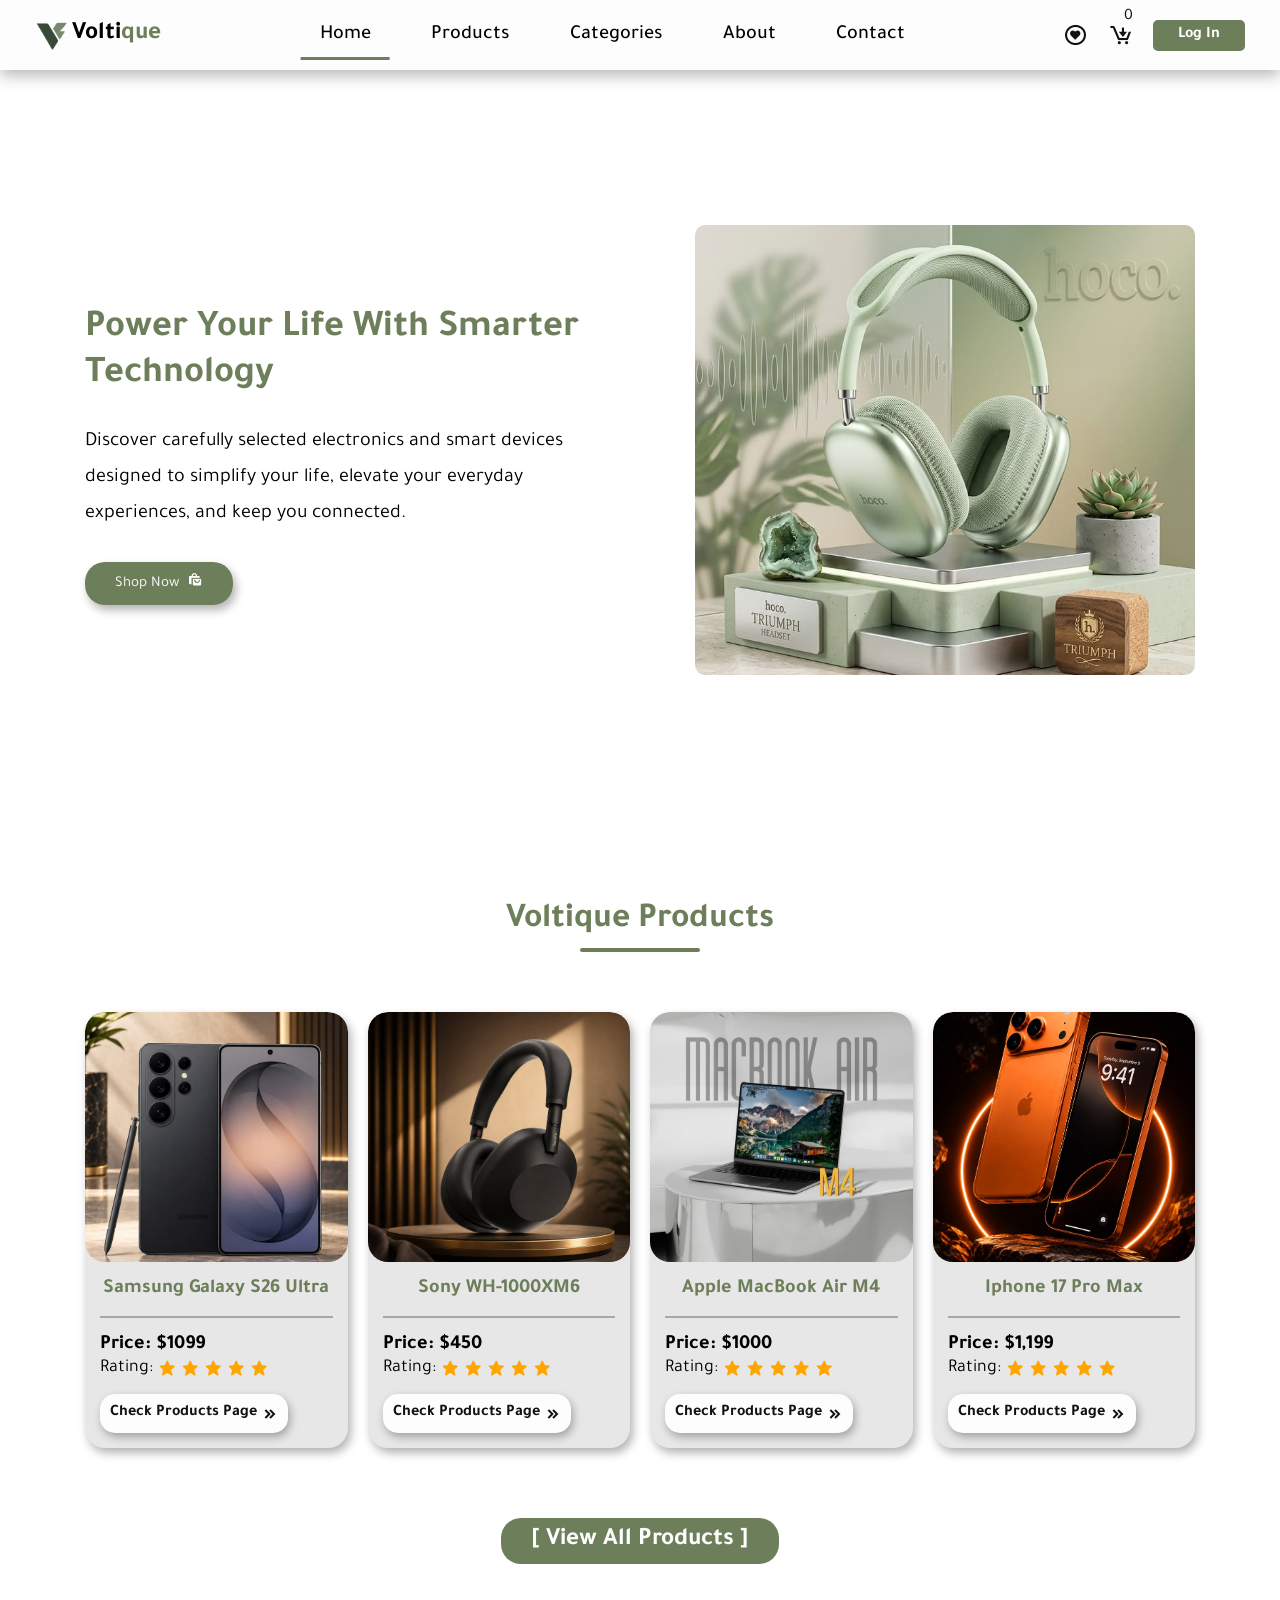
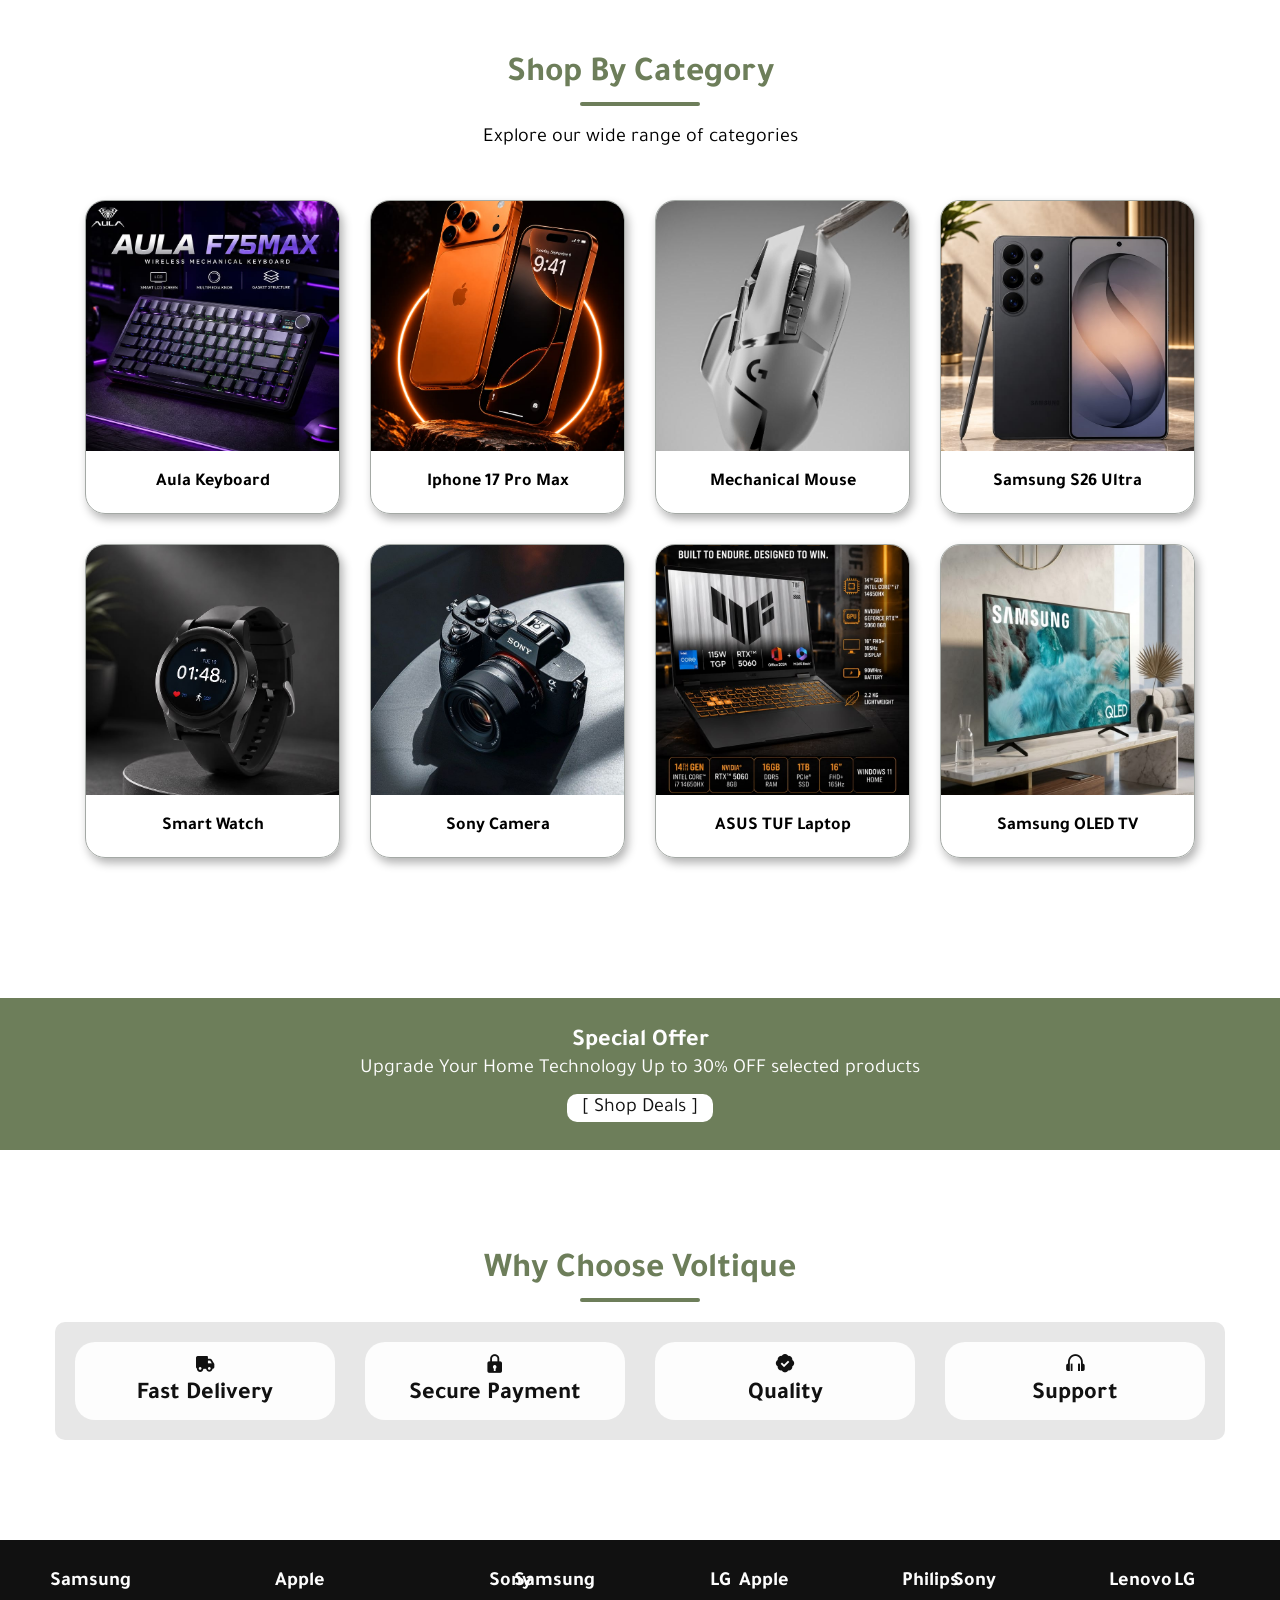
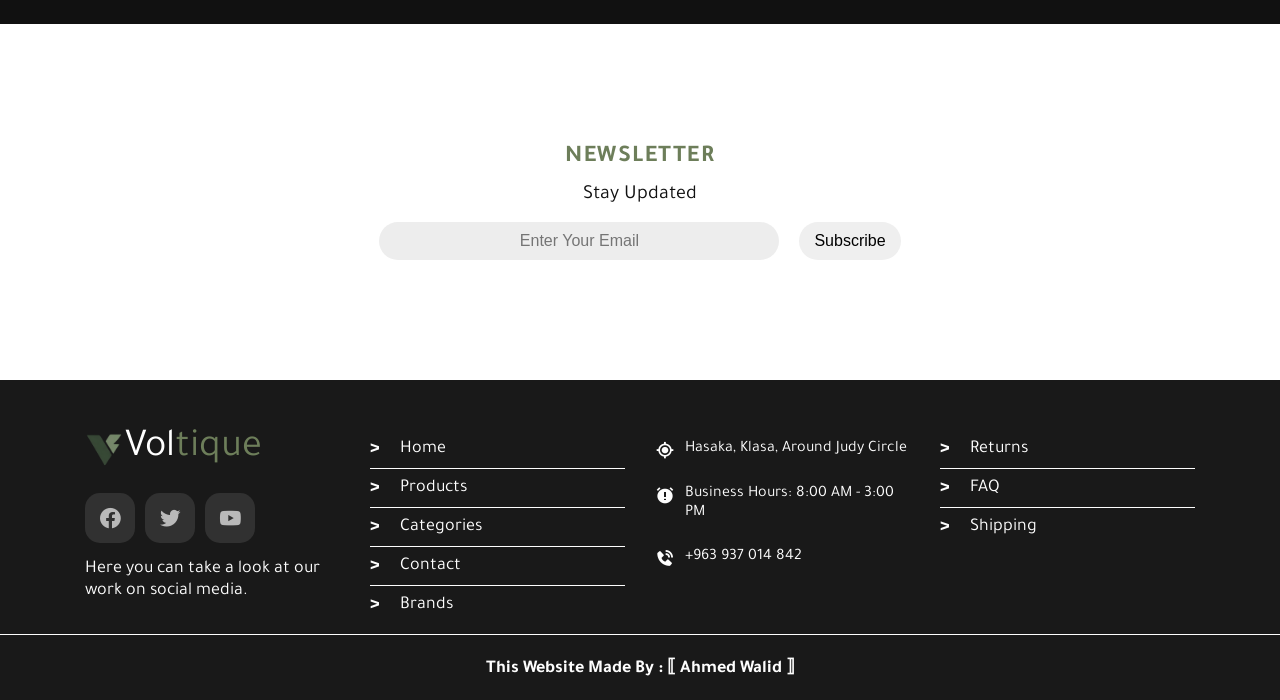
==== index.html @ 792c7e9b "working on about section" ====
<!doctype html>
<html lang="en">
  <head>
    <meta charset="UTF-8" />
    <meta name="viewport" content="width=device-width, initial-scale=1.0" />
    <!-- Css Main File  -->
    <link rel="stylesheet" href="css/style.css" />
    <!-- Google fonts  Tajawal link  -->
    <link rel="preconnect" href="https://fonts.googleapis.com" />
    <link rel="preconnect" href="https://fonts.gstatic.com" crossorigin />
    <link
      href="https://fonts.googleapis.com/css2?family=Tajawal:wght@200;300;400;500;700;800;900&display=swap"
      rel="stylesheet"
    />
    <!-- Box Icons link  -->
    <link
      href="https://unpkg.com/boxicons@2.1.4/css/boxicons.min.css"
      rel="stylesheet"
    />
    <title>Voltique</title>
  </head>
  <body>
    <nav class="nav">
      <div class="logo">
        <img src="imgs/Voltique-logo.png" alt="" />Volti<span>que</span>
      </div>
      <ul class="links">
        <li><a class="link" href="index.html">Home</a></li>
        <li><a class="link" href="pages/products.html">Products</a></li>
        <li><a class="link" href="pages/categories.html">Categories</a></li>
        <li><a class="link" href="pages/about.html">About</a></li>
        <li><a class="link" href="pages/contact.html">Contact</a></li>
      </ul>
      <div class="nav-icons">
        <a href="pages/wishlist.html" class="favorite-link">
          <i class="bx bx-heart-circle wishlist-icon"></i>
        </a>
        <a href="pages/cart.html" class="cart-wrapper">
          <i class="bx bx-cart-download cart-icon"></i>
          <span class="cart-count">0</span>
        </a>
        <i class="bx bx-menu menu-icon"></i>
        <a href="pages/login.html" class="log-in">Log In</a>
      </div>
    </nav>

    <section class="hero-section" id="home">
      <div class="container">
        <div class="hero-content reveal reveal-left">
          <h1>Power Your Life With Smarter Technology</h1>
          <p>
            Discover carefully selected electronics and smart devices designed
            to simplify your life, elevate your everyday experiences, and keep
            you connected.
          </p>
          <a href="pages/products.html"
            >Shop Now <i class="bx bxs-shopping-bags"></i
          ></a>
        </div>
        <div class="hero-img reveal reveal-right">
          <img src="imgs/hero-img.jpg" alt="hero-img" />
        </div>
      </div>
    </section>
    <section class="products" id="products">
      <h2 class="main-title">Voltique Products</h2>
      <div class="container">
        <div class="product-card">
          <div class="product-img">
            <img src="imgs/samsung.jfif" alt="Samsung Galaxy S26 Ultra" />
          </div>
          <div class="product-info">
            <h2>Samsung Galaxy S26 Ultra</h2>
            <span class="price">Price: $1099</span>
            <div class="rate">
              Rating:
              <i class="bx bxs-star"></i>
              <i class="bx bxs-star"></i>
              <i class="bx bxs-star"></i>
              <i class="bx bxs-star"></i>
              <i class="bx bxs-star"></i>
            </div>
            <div class="feature-product-link-div">
              <a class="feature-product-link" href="pages/products.html"
                >Check Products Page <i class="bx bxs-chevrons-right"></i
              ></a>
            </div>
          </div>
        </div>
        <div class="product-card">
          <div class="product-img">
            <img src="imgs/product 3.jfif" alt="Sony WH-1000XM6" />
          </div>
          <div class="product-info">
            <h2>Sony WH-1000XM6</h2>
            <span class="price">Price: $450</span>
            <div class="rate">
              Rating:
              <i class="bx bxs-star"></i>
              <i class="bx bxs-star"></i>
              <i class="bx bxs-star"></i>
              <i class="bx bxs-star"></i>
              <i class="bx bxs-star"></i>
            </div>
            <div class="feature-product-link-div">
              <a class="feature-product-link" href="pages/products.html"
                >Check Products Page <i class="bx bxs-chevrons-right"></i
              ></a>
            </div>
          </div>
        </div>
        <div class="product-card">
          <div class="product-img">
            <img
              src="imgs/Apple MacBook Air M4.jfif"
              alt="Apple MacBook Air M4"
            />
          </div>
          <div class="product-info">
            <h2>Apple MacBook Air M4</h2>
            <span class="price">Price: $1000</span>
            <div class="rate">
              Rating:
              <i class="bx bxs-star"></i>
              <i class="bx bxs-star"></i>
              <i class="bx bxs-star"></i>
              <i class="bx bxs-star"></i>
              <i class="bx bxs-star"></i>
            </div>
            <div class="feature-product-link-div">
              <a class="feature-product-link" href="pages/products.html"
                >Check Products Page <i class="bx bxs-chevrons-right"></i
              ></a>
            </div>
          </div>
        </div>
        <div class="product-card">
          <div class="product-img">
            <img src="imgs/iphone.jfif" alt="Iphone 17 Pro Max" />
          </div>
          <div class="product-info">
            <h2>Iphone 17 Pro Max</h2>
            <span class="price">Price: $1,199</span>
            <div class="rate">
              Rating:
              <i class="bx bxs-star"></i>
              <i class="bx bxs-star"></i>
              <i class="bx bxs-star"></i>
              <i class="bx bxs-star"></i>
              <i class="bx bxs-star"></i>
            </div>
            <div class="feature-product-link-div">
              <a class="feature-product-link" href="pages/products.html"
                >Check Products Page <i class="bx bxs-chevrons-right"></i
              ></a>
            </div>
          </div>
        </div>
      </div>
      <div class="all-products-link">
        <a href="pages/products.html">[ View All Products ]</a>
      </div>
    </section>
    <section class="categories" id="categories">
      <h2 class="main-title">Shop By Category</h2>
      <p class="main-paragraph">Explore our wide range of categories</p>
      <div class="container">
        <div class="card">
          <div class="card-img">
            <img src="imgs/keyboard.jfif" alt="keyboard" />
          </div>
          <div class="card-info">
            <h2>Aula Keyboard</h2>
          </div>
        </div>
        <div class="card">
          <div class="card-img">
            <img src="imgs/iphone.jfif" alt="Iphone 17 Pro Max" />
          </div>
          <div class="card-info">
            <h2>Iphone 17 Pro Max</h2>
          </div>
        </div>

        <div class="card">
          <div class="card-img">
            <img src="imgs/mouse.jfif" alt="Mouse" />
          </div>
          <div class="card-info">
            <h2>Mechanical Mouse</h2>
          </div>
        </div>
        <div class="card">
          <div class="card-img">
            <img src="imgs/samsung.jfif" alt="Samsung S26 Ultra" />
          </div>
          <div class="card-info">
            <h2>Samsung S26 Ultra</h2>
          </div>
        </div>
        <div class="card">
          <div class="card-img">
            <img src="imgs/smartWatch.jfif" alt="SmartWatch" />
          </div>
          <div class="card-info">
            <h2>Smart Watch</h2>
          </div>
        </div>
        <div class="card">
          <div class="card-img">
            <img src="imgs/camera.jfif" alt="Sony Camera" />
          </div>
          <div class="card-info">
            <h2>Sony Camera</h2>
          </div>
        </div>
        <div class="card">
          <div class="card-img">
            <img src="imgs/laptop.jfif" alt="Asus Tuf Laptop" />
          </div>
          <div class="card-info">
            <h2>ASUS TUF Laptop</h2>
          </div>
        </div>
        <div class="card">
          <div class="card-img">
            <img src="imgs/television.jfif" alt="Samsung TV" />
          </div>
          <div class="card-info">
            <h2>Samsung OLED TV</h2>
          </div>
        </div>
      </div>
    </section>
    <section class="special-offer">
      <h2>Special Offer</h2>
      <p>Upgrade Your Home Technology Up to 30% OFF selected products</p>
      <a href="pages/products.html">[ Shop Deals ]</a>
    </section>
    <section class="choose-us">
      <h2 class="main-title">Why Choose Voltique</h2>
      <div class="container">
        <div class="box">
          <i class="bx bxs-truck"></i>
          <h2>Fast Delivery</h2>
        </div>
        <div class="box">
          <i class="bx bxs-lock"></i>
          <h2>Secure Payment</h2>
        </div>
        <div class="box">
          <i class="bx bxs-badge-check"></i>
          <h2>Quality</h2>
        </div>
        <div class="box">
          <i class="bx bx-headphone"></i>
          <h2>Support</h2>
        </div>
      </div>
    </section>
    <section class="brands-slider">
      <div class="brands-track">
        <div class="brands-group">
          <div class="brand">Samsung</div>
          <div class="brand">Apple</div>
          <div class="brand">Sony</div>
          <div class="brand">LG</div>
          <div class="brand">Philips</div>
          <div class="brand">Lenovo</div>
        </div>

        <div class="brands-group">
          <div class="brand">Samsung</div>
          <div class="brand">Apple</div>
          <div class="brand">Sony</div>
          <div class="brand">LG</div>
          <div class="brand">Philips</div>
          <div class="brand">Lenovo</div>
        </div>
      </div>
    </section>
    <section class="contact">
      <div class="container">
        <h1>NEWSLETTER</h1>
        <p>Stay Updated</p>
        <div class="info-div">
          <input
            type="email"
            name="email-input"
            placeholder="Enter Your Email"
          />
          <button>Subscribe</button>
        </div>
      </div>
    </section>
    <footer class="footer" id="about">
      <div class="container">
        <div class="column">
          <div class="footer-logo">
            <img src="imgs/Voltique-logo.png" alt="" />Vol<span>tique</span>
          </div>
          <ul class="social">
            <li>
              <a href="" class="facebook">
                <i class="bx bxl-facebook-circle"></i>
              </a>
            </li>
            <li>
              <a href="" class="twitter">
                <i class="bx bxl-twitter"></i>
              </a>
            </li>
            <li>
              <a href="" class="youtube">
                <i class="bx bxl-youtube"></i>
              </a>
            </li>
          </ul>
          <p>Here you can take a look at our work on social media.</p>
        </div>
        <div class="column">
          <ul class="links">
            <li>
              <a href="index.html">Home</a>
            </li>
            <li>
              <a href="pages/products.html">Products</a>
            </li>
            <li>
              <a href="pages/categories.html">Categories</a>
            </li>
            <li>
              <a href="pages/contact.html">Contact</a>
            </li>
            <li>
              <a href="#">Brands</a>
            </li>
          </ul>
        </div>
        <div class="column">
          <div class="line">
            <i class="bx bx-current-location"></i>
            <div class="info">Hasaka, Klasa, Around Judy Circle</div>
          </div>
          <div class="line">
            <i class="bx bxs-alarm-exclamation"></i>
            <div class="info">Business Hours: 8:00 AM - 3:00 PM</div>
          </div>
          <div class="line">
            <i class="bx bxs-phone-call"></i>
            <div class="info">
              <span>+963 937 014 842</span>
            </div>
          </div>
        </div>
        <div class="column">
          <ul class="links">
            <li>
              <a href="#">Returns</a>
            </li>
            <li>
              <a href="#">FAQ</a>
            </li>
            <li>
              <a href="pages/cart.html">Shipping</a>
            </li>
          </ul>
        </div>
      </div>
      <div class="made-by">
        This Website Made By : &LeftDoubleBracket; Ahmed Walid
        &RightDoubleBracket;
      </div>
    </footer>
    <script src="js/main.js" defer></script>
    <script src="js/index.js"></script>
  </body>
</html>
---- css/style.css ----
:root {
  --white: #fdfdfd;
  --gray: #a4a9a5;
  --sage: #6d7e5a;
  --dark-green: #38472a;
  --black: #111111;
}

* {
  padding: 0;
  margin: 0;
  box-sizing: border-box;
}
html {
  scroll-behavior: smooth;
}

body {
  font-family: "Tajawal", sans-serif;
}
a {
  text-decoration: none;
}
li {
  list-style: none;
}

.container {
  width: 100%;
  max-width: 1170px;
  margin: 0 auto;
  padding: 0 30px;
}

.main-title {
  font-size: 35px;
  text-align: center;
  position: relative;
  margin-bottom: 30px;
  color: var(--sage);
}

.main-title::before {
  content: "";
  position: absolute;
  width: 120px;
  height: 4px;
  background-color: var(--sage);
  border-radius: 10px;
  bottom: -10px;
  left: 50%;
  transform: translateX(-50%);
}
.main-paragraph {
  font-size: 20px;
  text-align: center;
  margin-bottom: 50px;
}

@media (max-width: 768px) {
  .main-title {
    font-size: 25px;
  }
  .main-title::before {
    width: 100px;
    height: 3px;
  }
  .main-paragraph {
    font-size: 16px;
  }
}

.reveal {
  opacity: 0;
  transition:
    opacity 1s ease,
    transform 1s ease;
}
.reveal-left {
  transform: translateX(-50px);
}
.reveal-right {
  transform: translateX(50px);
}
.reveal-up {
  transform: translateY(40px);
}
.reveal-show {
  opacity: 1;
  transform: translate(0, 0);
}

/* Start Nav  */
.nav {
  position: fixed;
  top: 0;
  left: 0;
  display: flex;
  justify-content: space-between;
  align-items: center;
  width: 100%;
  box-shadow: 0 5px 15px rgba(0 0 0 / 0.3);
  background-color: rgba(253, 253, 253, 0.85);
  backdrop-filter: blur(15px);
  padding: 0 35px;
  z-index: 10000;
}
@media (max-width: 768px) {
  .nav {
    padding: 0 20px;
  }
}

.nav .logo {
  font-size: 25px;
  font-weight: 700;
  height: 70px;
  display: flex;
  justify-content: center;
  align-items: center;
}
.nav .logo span {
  color: var(--sage);
}
.nav .logo img {
  width: 35px;
  height: 35px;
  object-fit: cover;
  margin-right: 2px;
}
.nav .links {
  display: flex;
}
.nav .links .link {
  position: relative;
  display: flex;
  justify-content: center;
  align-items: center;
  height: 70px;
  font-size: 20px;
  font-weight: 500;
  color: black;
  padding: 0 30px;
  overflow: hidden;
}
@media (min-width: 769px) {
  .nav .links .link::before {
    content: "";
    position: absolute;
    width: 0;
    height: 3px;
    bottom: 10px;
    left: 50%;
    transform: translateX(-50%);
    background-color: #6d7e5a;
    transition: all 0.3s ease;
  }
  .nav .links .link:hover::before {
    width: 80%;
  }
  .nav .links .link.active::before {
    width: 80%;
  }
}

.nav .nav-icons {
  display: flex;
  justify-content: center;
  align-items: center;
  height: 70px;
  gap: 20px;
}
.nav-icons .log-in {
  display: flex;
  justify-content: center;
  align-items: center;
  font-size: 16px;
  font-weight: 600;
  padding: 6px 25px;
  background-color: var(--sage);
  border-radius: 5px;
  color: white;
  text-align: center;
  transition: 0.3s ease;
}
.nav-icons .log-in:hover {
  background-color: var(--dark-green);
}
.nav-icons i {
  font-size: 25px;
  color: var(--black);
  transition: all 0.3s;
  cursor: pointer;
}

.nav-icons i:hover {
  color: var(--sage);
}

.favorite-link {
  display: flex;
  justify-content: center;
  align-items: center;
}

.nav .nav-icons .cart-wrapper {
  display: flex;
  justify-content: center;
  align-items: center;
  position: relative;
}
.nav .nav-icons .cart-wrapper span {
  position: absolute;
  top: -15px;
  right: 0px;
  color: var(--black);
}
.nav-icons .menu-icon {
  display: none;
}
@media (max-width: 992px) {
  .nav .links .link {
    font-size: 16px;
    padding: 0px 15px;
  }
  .nav .logo {
    font-size: 22px;
  }
  .nav .logo img {
    width: 30px;
    height: 30px;
  }
  .nav-icons a i {
    font-size: 20px;
  }
  .nav-icons .log-in {
    font-size: 14px;
    padding: 5px 10px;
  }
}
@media (max-width: 768px) {
  .nav .logo {
    font-size: 25px;
  }
  .nav .logo img {
    width: 25px;
    height: 25px;
  }
  .nav .links {
    display: none;
  }
  .nav .links.open,
  .nav .links.closing {
    position: absolute;
    display: flex;
    flex-direction: column;
    width: 100%;
    top: 70px;
    left: 0;
    justify-content: center;
    align-items: center;
    background: rgba(109, 126, 90, 80%);
    border-bottom-left-radius: 20px;
    border-bottom-right-radius: 20px;
    overflow: hidden;
  }
  .nav .links.open {
    animation: nav-to-down 0.5s ease forwards;
  }
  .nav .links.closing {
    animation: nav-to-up 0.5s ease forwards;
    pointer-events: none;
  }
  @keyframes nav-to-down {
    from {
      top: 60px;
      opacity: 0;
    }
    to {
      top: 70px;
      opacity: 1;
    }
  }
  @keyframes nav-to-up {
    from {
      top: 70px;
      opacity: 1;
    }
    to {
      top: 60px;
      opacity: 0;
    }
  }
  .nav .links.open li,
  .nav .links.closing li {
    width: 100%;
    transition: 0.3s;
  }
  .nav .links.open .link,
  .nav .links.closing .link {
    font-size: 15px;
    color: white;
    font-weight: bold;
    height: 50px;
    padding: 0 10px;
  }
  .nav .links.open li:hover {
    background-color: var(--dark-green);
  }

  .nav .nav-icons {
    gap: 10px;
  }
  .nav .nav-icons .cart-wrapper span {
    top: -12px;
  }
  .nav-icons .log-in {
    font-size: 14px;
    padding: 6px 10px;
  }
  .nav-icons a i {
    font-size: 22px;
  }

  .nav-icons .menu-icon {
    display: inline;
    font-size: 22px;
  }
}

/* Small Mobile Screen  */
@media (max-width: 450px) {
  .nav {
    padding: 0 12px;
  }
  .nav .logo {
    font-size: 21px;
    white-space: nowrap;
  }
  .nav .logo img {
    width: 24px;
    height: 24px;
    transform: translateY(-3px);
  }
  .nav .nav-icons {
    gap: 8px;
  }
  .nav .nav-icons a i,
  .nav .nav-icons .menu-icon {
    font-size: 20px;
  }
  .nav .nav-icons .log-in {
    font-size: 12px;
    padding: 5px 7px;
    white-space: nowrap;
  }
}
@media (max-width: 320px) {
  .nav {
    padding: 0 8px;
  }
  .nav .logo {
    font-size: 18px;
  }
  .nav .logo img {
    width: 20px;
    height: 20px;
  }
  .nav .nav-icons {
    gap: 5px;
  }
  .nav .nav-icons a i,
  .nav .nav-icons .menu-icon {
    font-size: 18px;
  }
  .nav .nav-icons .log-in {
    font-size: 10px;
    padding: 4px;
  }
}

/* End Nav  */

/* Start hero section */
.hero-section {
  position: relative;
}
.hero-section .container {
  display: flex;
  justify-content: space-between;
  align-items: center;
  height: 100vh;
  gap: 20px;
}
.hero-section .hero-content {
  width: 100%;
  max-width: 500px;
}
.hero-content h1 {
  margin-bottom: 25px;
  color: var(--sage);
  font-size: 38px;
}
.hero-content p {
  margin-bottom: 40px;
  font-size: 20px;
  line-height: 1.8;
}
.hero-content a {
  padding: 14px 30px;
  font-size: 15px;
  border: none;
  border-radius: 20px;
  background-color: var(--sage);
  color: var(--white);
  box-shadow: 3px 5px 10px rgba(0 0 0 / 0.3);
  transition: all 0.3s ease;
}
.hero-content a:hover {
  background-color: var(--dark-green);
  box-shadow: 5px 8px 12px rgba(0 0 0 / 0.4);
}
.hero-content a i {
  margin-left: 5px;
}
.hero-section .hero-img {
  width: 100%;
  max-width: 500px;
  height: 450px;
  overflow: hidden;
  border-radius: 10px;
}
.hero-img img {
  width: 100%;
  height: 100%;
  object-fit: cover;
  display: block;
  transition: transform 0.3s;
}
.hero-img:hover img {
  transform: scale(1.02);
}
@media (max-width: 992px) {
  .hero-section .container {
    justify-content: center;
  }
  .hero-content h1 {
    font-size: 30px;
  }
  .hero-content p {
    font-size: 18px;
  }
  .hero-content button {
    font-size: 15px;
    padding: 12px 25px;
  }
  .hero-section .hero-img {
    max-width: 400px;
    height: 330px;
  }
}

@media (max-width: 768px) {
  .hero-section {
    margin-bottom: 50px;
  }
  .hero-section .container {
    flex-direction: column;
    height: auto;
    min-height: 100vh;
    padding-top: 100px;
    padding-bottom: 30px;
    gap: 40px;
  }
  .hero-content {
    text-align: center;
    order: 2;
  }
  .hero-section .hero-img {
    width: 100%;
    max-width: 400px;
    height: 370px;
  }
}
/* End hero section */

.products {
  position: relative;
  margin-bottom: 50px;
}
.products .container {
  display: grid;
  grid-template-columns: repeat(auto-fill, minmax(250px, 1fr));
  gap: 20px;
  margin-top: 70px;
  margin-bottom: 70px;
}
.products .product-card {
  border-radius: 20px;
  background-color: #e7e7e7;
  box-shadow: 3px 5px 10px rgba(0 0 0 / 0.3);
  transition:
    transform 0.3s ease,
    box-shadow 0.3s ease;
  overflow: hidden;
  cursor: pointer;
}
.products .product-card:hover {
  transform: translateY(-5px);
  box-shadow: 4px 7px 12px rgba(0 0 0 / 0.4);
}
.products .product-img {
  width: 100%;
  height: 250px;
  overflow: hidden;
  border-radius: 20px;
}
.products .product-img img {
  width: 100%;
  height: 100%;
  object-fit: cover;
  display: block;
}
@media (max-width: 768px) {
  .products .product-img {
    height: 500px;
  }
}
.products .product-info {
  padding: 15px;
  position: relative;
}
.product-info h2 {
  text-align: center;
  font-size: 20px;
  margin-bottom: 15px;
  padding-bottom: 15px;
  color: var(--sage);
  border-bottom: 2px solid var(--gray);
}

.product-info .price {
  font-size: 20px;
  font-weight: 700;
}
.product-info .rate {
  font-size: 18px;
  display: flex;
  align-items: center;
  gap: 5px;
}
.product-info .rate i {
  color: orange;
}
.product-card .feature-product-link-div {
  display: flex;
  justify-content: flex-start;
  align-items: center;
  margin-top: 15px;
}
.feature-product-link-div .feature-product-link {
  display: flex;
  justify-content: center;
  align-items: center;
  gap: 5px;
  padding: 10px;
  border-radius: 15px;
  background-color: var(--white);
  color: var(--black);
  font-size: 16px;
  font-weight: 600;
  box-shadow: 2px 4px 8px rgba(0 0 0 / 0.3);
  transition: 0.3s;
}
.feature-product-link:hover {
  background-color: var(--sage);
  color: white;
}
.feature-product-link:hover i {
  animation: arrow-move 1s linear infinite;
}
@keyframes arrow-move {
  0%,
  100% {
    transform: translateX(0);
  }
  50% {
    transform: translateX(5px);
  }
}

.products .all-products-link {
  display: flex;
  justify-content: center;
}
.products .all-products-link a {
  font-size: 25px;
  font-weight: bold;
  color: var(--white);
  background-color: var(--sage);
  padding: 8px 30px;
  border-radius: 20px;
  transition: 0.3s;
}
.products .all-products-link a:hover {
  background-color: var(--dark-green);
}
/* End Products  */

/* Start Categories */
.categories {
  position: relative;
  margin-bottom: 100px;
  padding: 40px 0;
}
.categories .container {
  display: grid;
  grid-template-columns: repeat(auto-fill, minmax(250px, 1fr));
  gap: 30px;
}
.categories .card {
  position: relative;
  border: 1px solid var(--gray);
  overflow: hidden;
  border-radius: 20px;
  transition: all 0.3s;
  box-shadow: 3px 5px 10px rgba(0 0 0 / 0.3);
  cursor: pointer;
}
.categories .card:hover {
  transform: translateY(-5px);
  box-shadow: 4px 7px 12px rgba(0 0 0 / 0.4);
}
.categories .card-img {
  position: relative;
  width: 100%;
  height: 250px;
  overflow: hidden;
}
.categories .card-img img {
  width: 100%;
  height: 100%;
  object-fit: cover;
  display: block;
  transition: transform 0.3s ease;
}
.categories .card:hover .card-img img {
  transform: scale(1.04);
}
.categories .card-info {
  text-align: center;
  padding: 20px;
  transition: 0.3s;
}
.categories .card-info h2 {
  font-size: 18px;
}
.categories .card:hover .card-info {
  background-color: var(--sage);
  color: var(--white);
}

/* End Categories */

/* Start Products  */
/* start special-offer  */
.special-offer {
  background-color: var(--sage);
  text-align: center;
  color: var(--white);
  padding: 30px 0;
  margin-bottom: 100px;
}
.special-offer h1 {
  margin-bottom: 15px;
}
.special-offer p {
  margin-bottom: 15px;
  font-size: 20px;
}
.special-offer a {
  font-size: 20px;
  color: var(--black);
  background-color: white;
  border-radius: 10px;
  padding: 4px 15px;
  transition: 0.3s;
}
.special-offer a:hover {
  background-color: var(--gray);
  color: var(--white);
}

/* End special-offer  */

/* start chose section  */
.choose-us {
  position: relative;
  margin-bottom: 100px;
}
.choose-us .container {
  display: grid;
  grid-template-columns: repeat(auto-fill, minmax(250px, 1fr));
  gap: 30px;
  background-color: #e7e7e7;
  padding: 20px;
  border-radius: 10px;
}
.choose-us .box {
  padding: 10px 0;
  text-align: center;
  background-color: var(--white);
  border-radius: 20px;
  color: var(--black);
  transition: all 0.3s ease;
  cursor: pointer;
}
.choose-us .box:hover {
  background-color: var(--sage);
  color: var(--white);
  transform: translateY(-5px);
}
.choose-us .box i {
  font-size: 22px;
}
/* end chose section  */

/* start brands section  */
.brands-slider {
  width: 100%;
  overflow: hidden;
  background-color: var(--black);
  padding: 20px 0;
  margin-bottom: 100px;
}

.brands-track {
  display: flex;
  width: max-content;
  animation: scrollBrands 20s linear infinite;
}

.brands-group {
  display: flex;
  gap: 30px;
}

.brands-slider .brand {
  color: var(--white);
  flex: 0 0 180px;

  display: flex;
  align-items: center;
  justify-content: center;

  padding: 10px 0;

  font-size: 20px;
  font-weight: 600;
  white-space: nowrap;

  cursor: pointer;
  border-radius: 20px;

  transition: 0.3s;
}

.brands-slider .brand:hover {
  background-color: var(--white);
  color: var(--black);
}

@keyframes scrollBrands {
  from {
    transform: translateX(0);
  }

  to {
    transform: translateX(-50%);
  }
}
/* end brands section  */

/* start contact */
.contact {
  position: relative;
  margin-bottom: 100px;
}
.contact .container {
  text-align: center;
  padding: 20px 0;
}
.contact h1 {
  color: var(--sage);
  letter-spacing: 1.5px;
  margin-bottom: 10px;
}
.contact p {
  color: var(--black);
  font-size: 20px;
  margin-bottom: 15px;
}
.contact .info-div {
  display: flex;
  justify-content: center;
  align-items: center;
  gap: 20px;
}
.contact input {
  width: 400px;
  padding: 10px;
  border: none;
  border-radius: 20px;
  text-align: center;
  font-size: 16px;
  background-color: #ededed;
  color: black;
  transition: 0.3s ease;
}
.contact input::placeholder {
  transition: 0.3s;
}
.contact input:focus {
  outline: none;
  width: 500px;
}
.contact input:focus::placeholder {
  opacity: 0;
}
.contact button {
  padding: 10px 15px;
  border: none;
  border-radius: 20px;
  font-size: 16px;
  cursor: pointer;
  transition: 0.3s;
}
.contact button:hover {
  background-color: var(--black);
  color: var(--white);
}
@media (max-width: 768px) {
  .contact .info-div {
    flex-direction: column;
  }
  .contact input {
    width: 200px;
  }
  .contact input:focus {
    width: 250px;
  }
}
/* end contact */

/* start footer */
.footer {
  position: relative;
  background-color: #191919;
  padding: 50px 0 0;
}
.footer .container {
  display: grid;
  grid-template-columns: repeat(auto-fill, minmax(250px, 1fr));
  gap: 30px;
  margin-bottom: 10px;
}
.footer .footer-logo {
  display: flex;
  justify-content: center;
  align-items: center;
  color: white;
  font-size: 40px;
  margin: -5px 0 20px;
}
.footer-logo img {
  width: 40px;
  height: 40px;
}
.footer .footer-logo span {
  color: var(--sage);
}
@media (min-width: 769px) {
  .footer .footer-logo {
    justify-content: flex-start;
  }
}
.footer .column p {
  color: var(--white);
  font-size: 18px;
}
.footer .social {
  display: flex;
  margin-bottom: 15px;
}
.footer .social li {
  margin-right: 10px;
}
.footer .social a {
  background-color: #313131;
  color: #b9b9b9;
  display: inline-flex;
  justify-content: center;
  align-items: center;
  width: 50px;
  height: 50px;
  font-size: 25px;
  border-radius: 15px;
  transition: 0.3s ease;
}
.footer .social .facebook:hover {
  background-color: #1877f2;
  color: var(--white);
}
.footer .social .twitter:hover {
  background-color: #1da1f2;
  color: var(--white);
}
.footer .social .youtube:hover {
  background-color: #ff0000;
  color: var(--white);
}

.footer .column .links li {
  padding: 8px 0;
  transition: 0.3s ease;
}
.footer .column .links li:not(:last-child) {
  border-bottom: 1px solid var(--white);
}
.footer .column .links li:hover {
  padding-left: 10px;
}
.footer .column .links li:hover a,
.footer .column .links li:hover a::before {
  color: var(--sage);
}
.footer .column .links li a {
  color: white;
  transition: 0.3s;
  position: relative;
  font-size: 18px;
}

.footer .column .links li a::before {
  content: ">";
  font-weight: 900;
  margin-right: 20px;
  color: var(--white);
  transition: 0.3s ease;
}

.footer .column .line {
  color: var(--white);
  display: flex;
  gap: 10px;
  margin: 10px 0 25px;
}
.footer .column .line i {
  font-size: 20px;
}
.footer .made-by {
  padding: 20px 0;
  border-top: 1px solid var(--white);
  text-align: center;
  color: var(--white);
  font-size: 18px;
  font-weight: 600;
}

@media (max-width: 768px) {
  .footer .column {
    text-align: center;
  }
  .footer .column .social {
    justify-content: center;
  }
  .footer .column .line {
    justify-content: center;
  }
}
/* end footer */
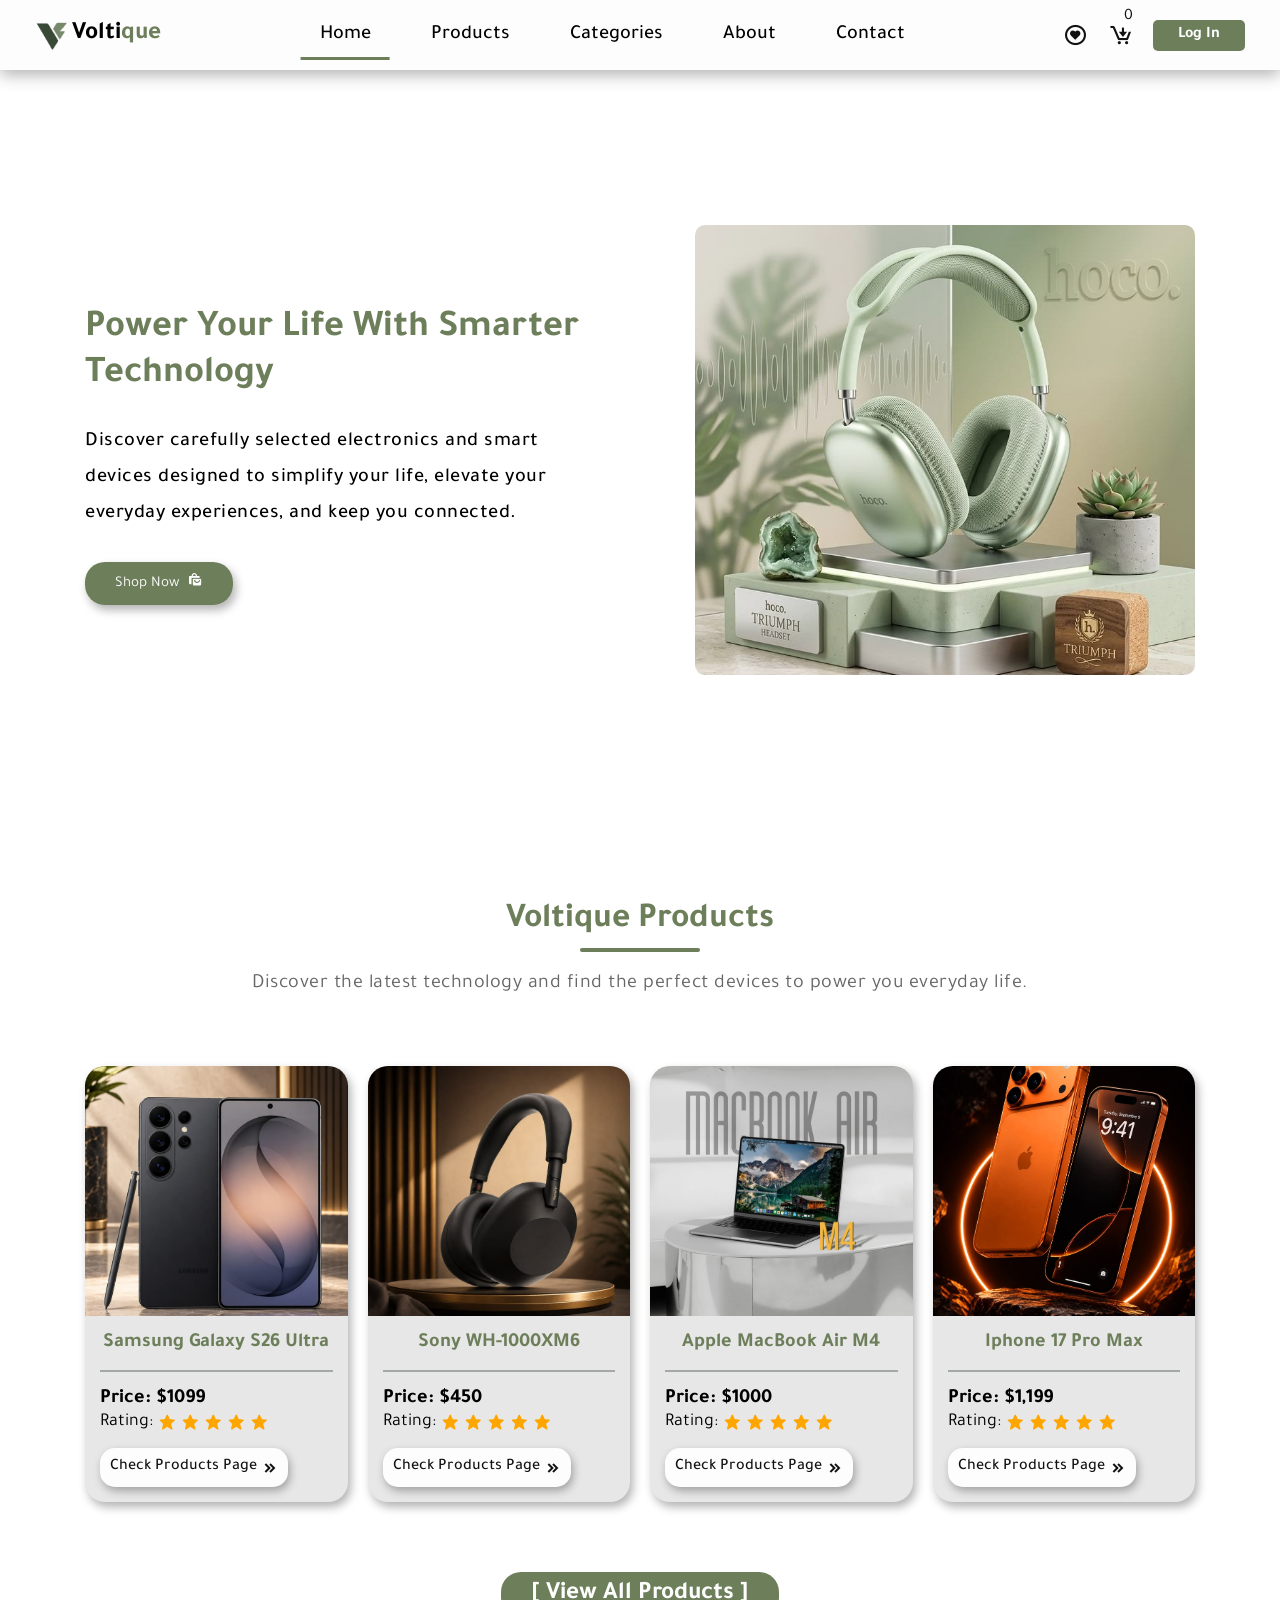
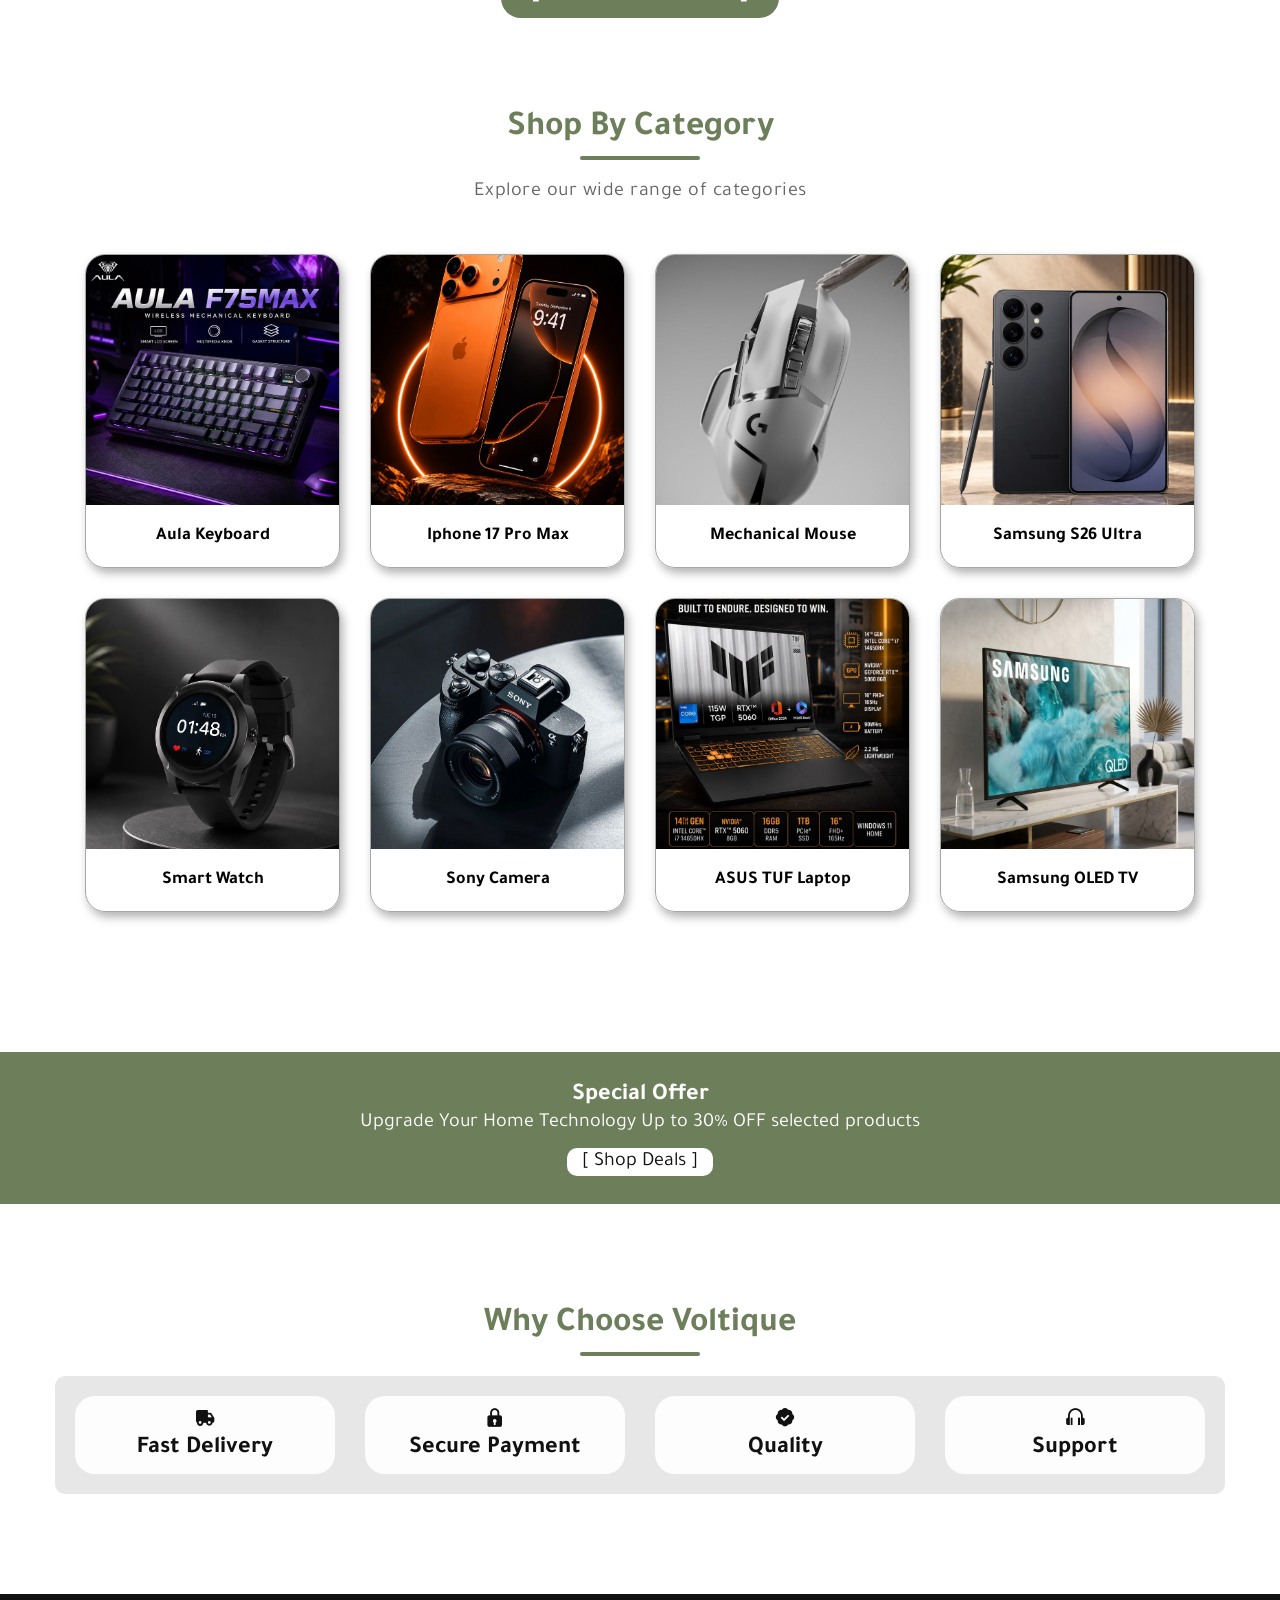
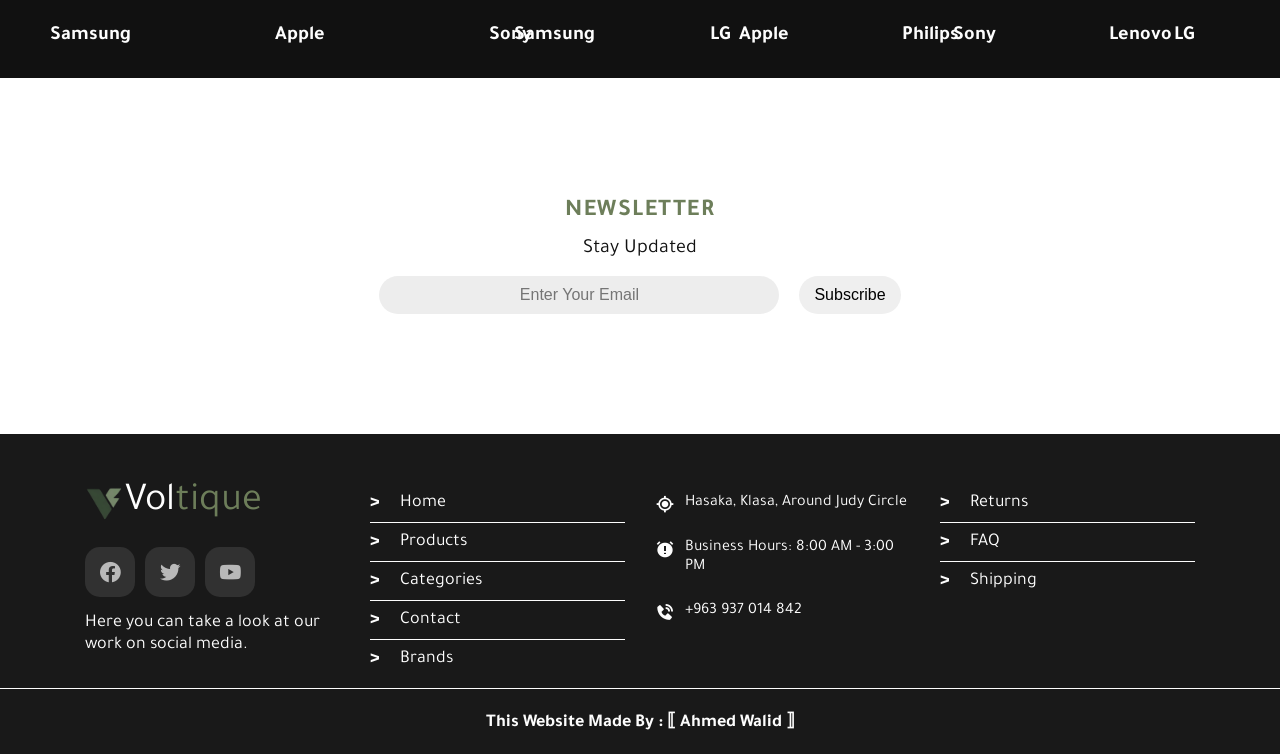
==== commit b0a9b20c: "start working on contact page" ====
--- a/index.html
+++ b/index.html
@@ -47,8 +47,8 @@
     <section class="hero-section" id="home">
       <div class="container">
         <div class="hero-content reveal reveal-left">
-          <h1>Power Your Life With Smarter Technology</h1>
-          <p>
+          <h1 class="hero-section-title">Power Your Life With Smarter Technology</h1>
+          <p class="hero-section-description">
             Discover carefully selected electronics and smart devices designed
             to simplify your life, elevate your everyday experiences, and keep
             you connected.
@@ -64,6 +64,7 @@
     </section>
     <section class="products" id="products">
       <h2 class="main-title">Voltique Products</h2>
+      <p class="main-paragraph">Discover the latest technology and find the perfect devices to power you everyday life.</p>
       <div class="container">
         <div class="product-card">
           <div class="product-img">
--- a/css/style.css
+++ b/css/style.css
@@ -55,6 +55,8 @@
   font-size: 20px;
   text-align: center;
   margin-bottom: 50px;
+  letter-spacing: 0.5px;
+  color: #666666;
 }
 
 @media (max-width: 768px) {
@@ -331,7 +333,7 @@
 /* Small Mobile Screen  */
 @media (max-width: 450px) {
   .nav {
-    padding: 0 12px;
+    padding: 0 15px;
   }
   .nav .logo {
     font-size: 21px;
@@ -396,15 +398,17 @@
   width: 100%;
   max-width: 500px;
 }
-.hero-content h1 {
+.hero-content .hero-section-title {
   margin-bottom: 25px;
   color: var(--sage);
   font-size: 38px;
 }
-.hero-content p {
+.hero-content .hero-section-description {
   margin-bottom: 40px;
   font-size: 20px;
   line-height: 1.8;
+  letter-spacing: 0.5px;
+  font-weight: 500;
 }
 .hero-content a {
   padding: 14px 30px;
@@ -513,7 +517,6 @@
   width: 100%;
   height: 250px;
   overflow: hidden;
-  border-radius: 20px;
 }
 .products .product-img img {
   width: 100%;
@@ -568,7 +571,7 @@
   background-color: var(--white);
   color: var(--black);
   font-size: 16px;
-  font-weight: 600;
+  font-weight: 500;
   box-shadow: 2px 4px 8px rgba(0 0 0 / 0.3);
   transition: 0.3s;
 }
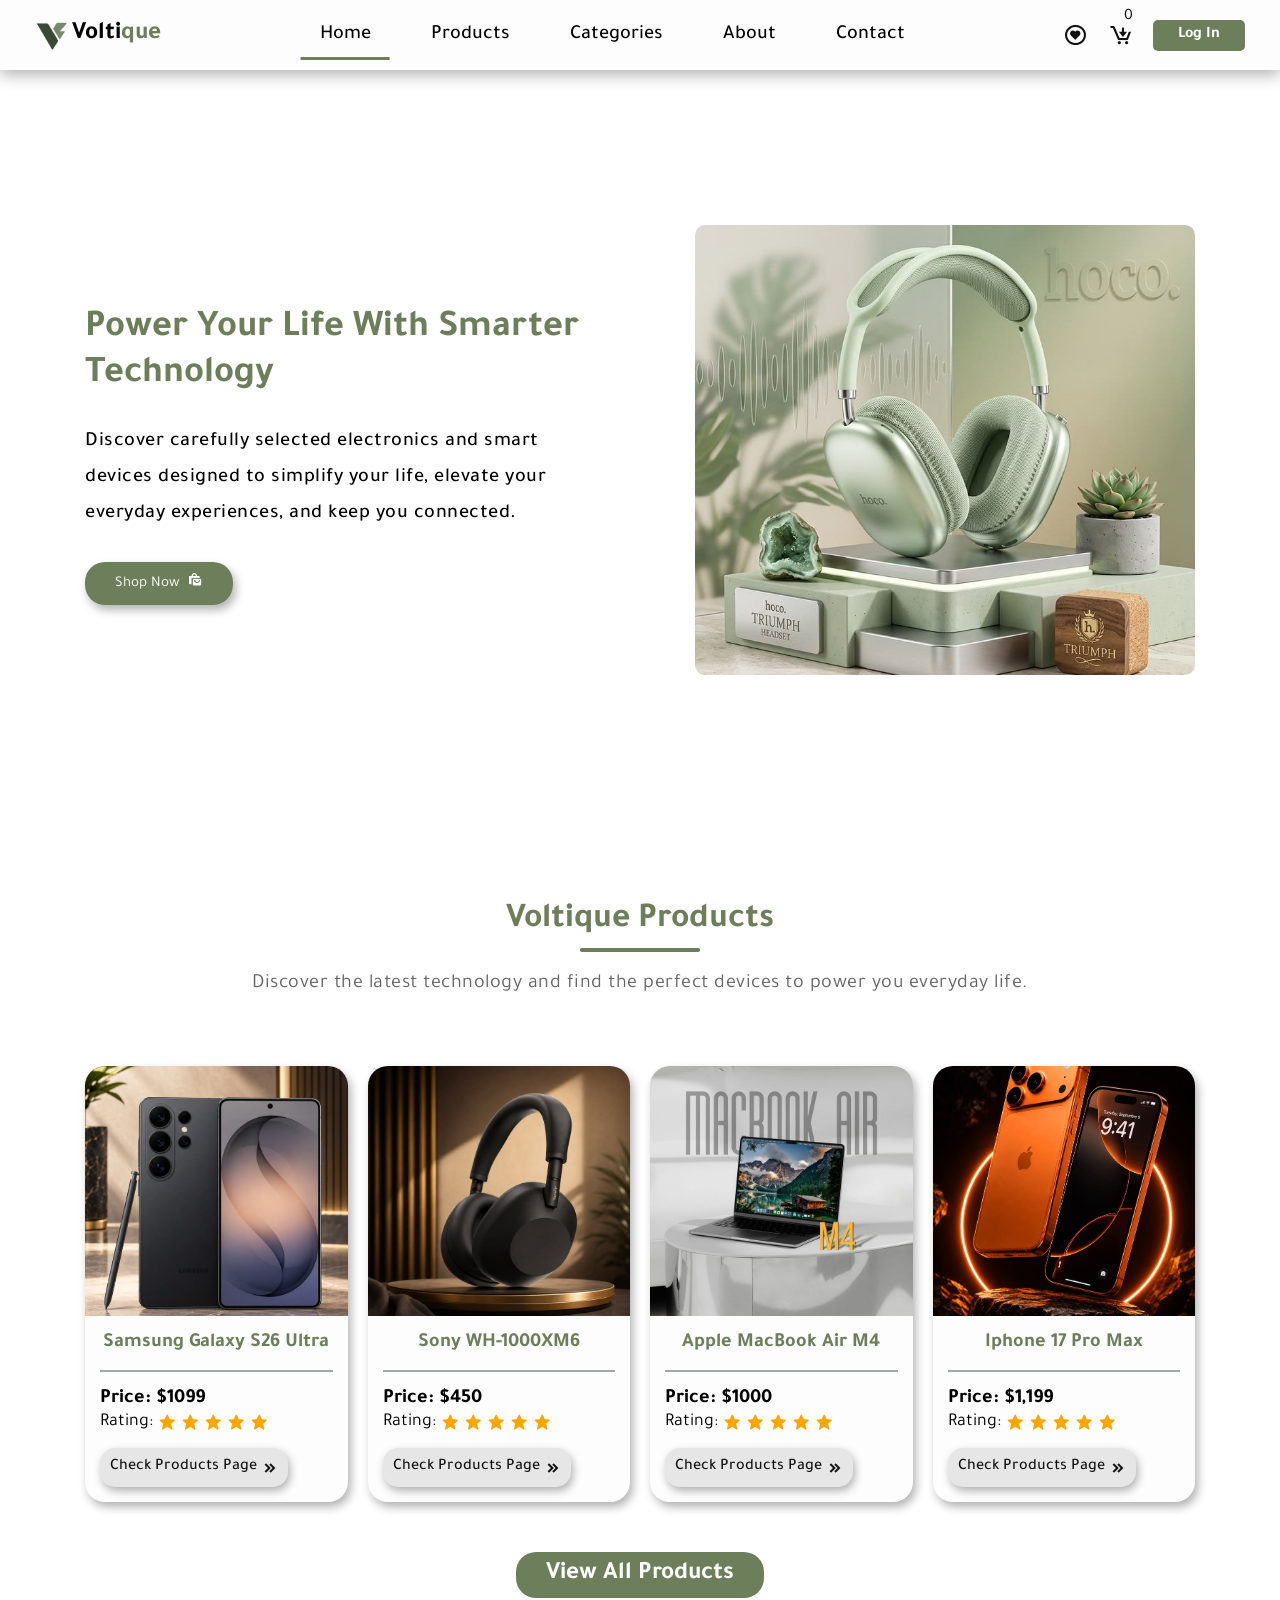
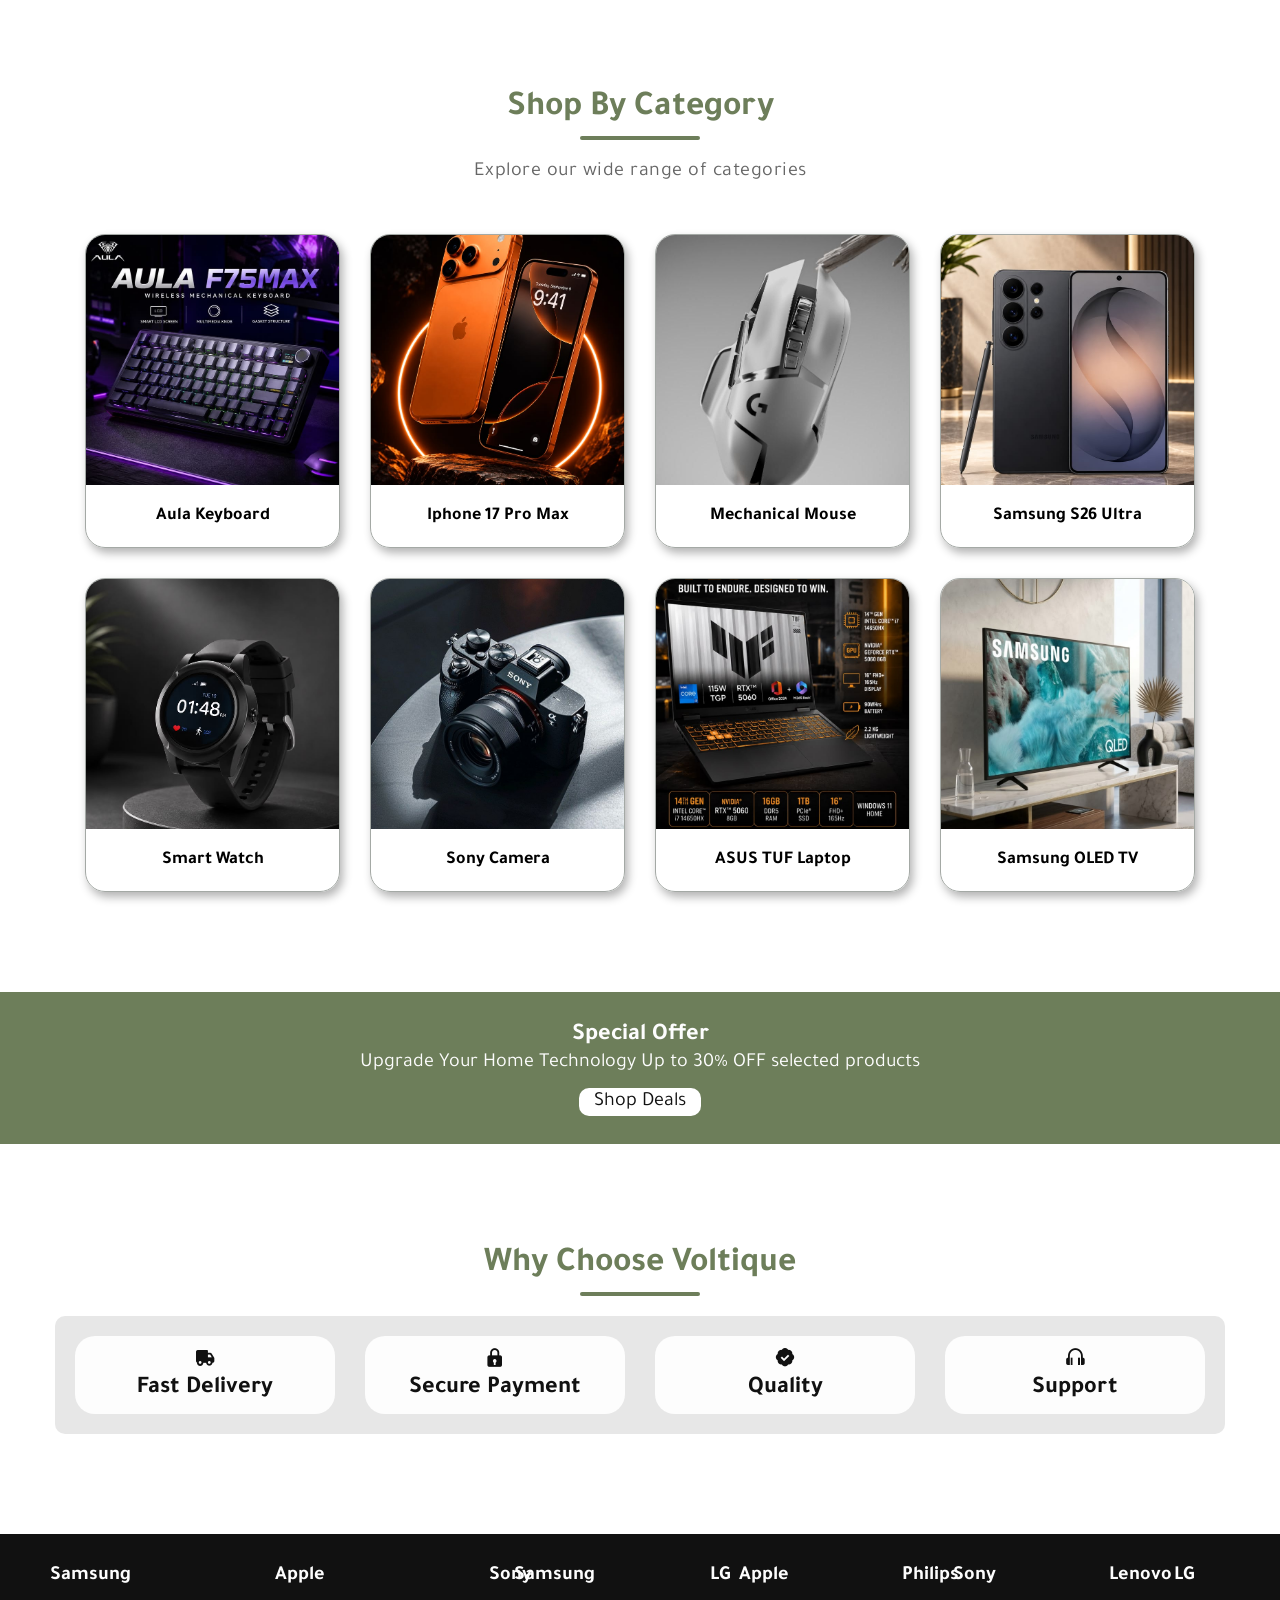
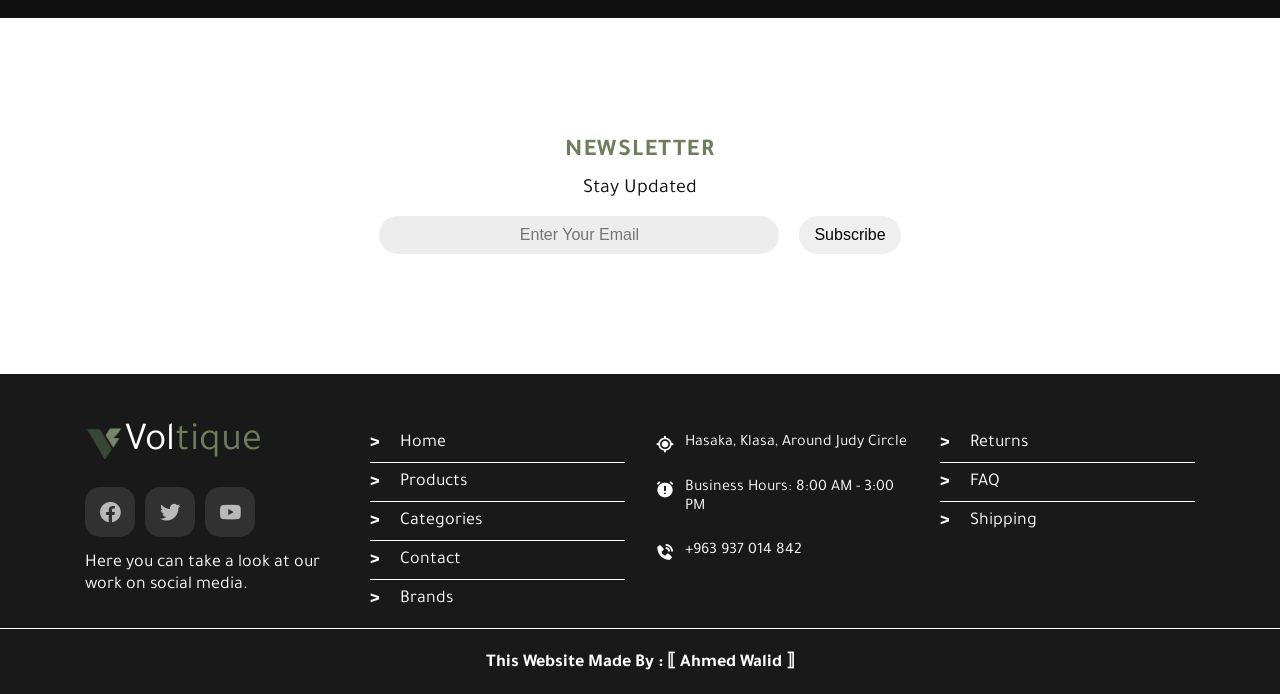
==== commit 84472197: "update website styling" ====
--- a/index.html
+++ b/index.html
@@ -159,7 +159,7 @@
         </div>
       </div>
       <div class="all-products-link">
-        <a href="pages/products.html">[ View All Products ]</a>
+        <a href="pages/products.html">View All Products</a>
       </div>
     </section>
     <section class="categories" id="categories">
@@ -236,7 +236,7 @@
     <section class="special-offer">
       <h2>Special Offer</h2>
       <p>Upgrade Your Home Technology Up to 30% OFF selected products</p>
-      <a href="pages/products.html">[ Shop Deals ]</a>
+      <a href="pages/products.html"> Shop Deals</a>
     </section>
     <section class="choose-us">
       <h2 class="main-title">Why Choose Voltique</h2>
@@ -374,6 +374,5 @@
       </div>
     </footer>
     <script src="js/main.js" defer></script>
-    <script src="js/index.js"></script>
   </body>
 </html>
--- a/css/style.css
+++ b/css/style.css
@@ -497,11 +497,11 @@
   grid-template-columns: repeat(auto-fill, minmax(250px, 1fr));
   gap: 20px;
   margin-top: 70px;
-  margin-bottom: 70px;
+  margin-bottom: 50px;
 }
 .products .product-card {
   border-radius: 20px;
-  background-color: #e7e7e7;
+  background-color: var(--white);
   box-shadow: 3px 5px 10px rgba(0 0 0 / 0.3);
   transition:
     transform 0.3s ease,
@@ -526,7 +526,7 @@
 }
 @media (max-width: 768px) {
   .products .product-img {
-    height: 500px;
+    height: 350px;
   }
 }
 .products .product-info {
@@ -568,7 +568,7 @@
   gap: 5px;
   padding: 10px;
   border-radius: 15px;
-  background-color: var(--white);
+  background-color:#e6e6e6;
   color: var(--black);
   font-size: 16px;
   font-weight: 500;
@@ -613,7 +613,7 @@
 /* Start Categories */
 .categories {
   position: relative;
-  margin-bottom: 100px;
+  margin-bottom: 60px;
   padding: 40px 0;
 }
 .categories .container {
@@ -640,6 +640,11 @@
   height: 250px;
   overflow: hidden;
 }
+@media(max-width:768px){
+  .categories .card-img{
+    height: 320px;
+  }
+}
 .categories .card-img img {
   width: 100%;
   height: 100%;
@@ -671,7 +676,7 @@
   background-color: var(--sage);
   text-align: center;
   color: var(--white);
-  padding: 30px 0;
+  padding: 30px 20px;
   margin-bottom: 100px;
 }
 .special-offer h1 {
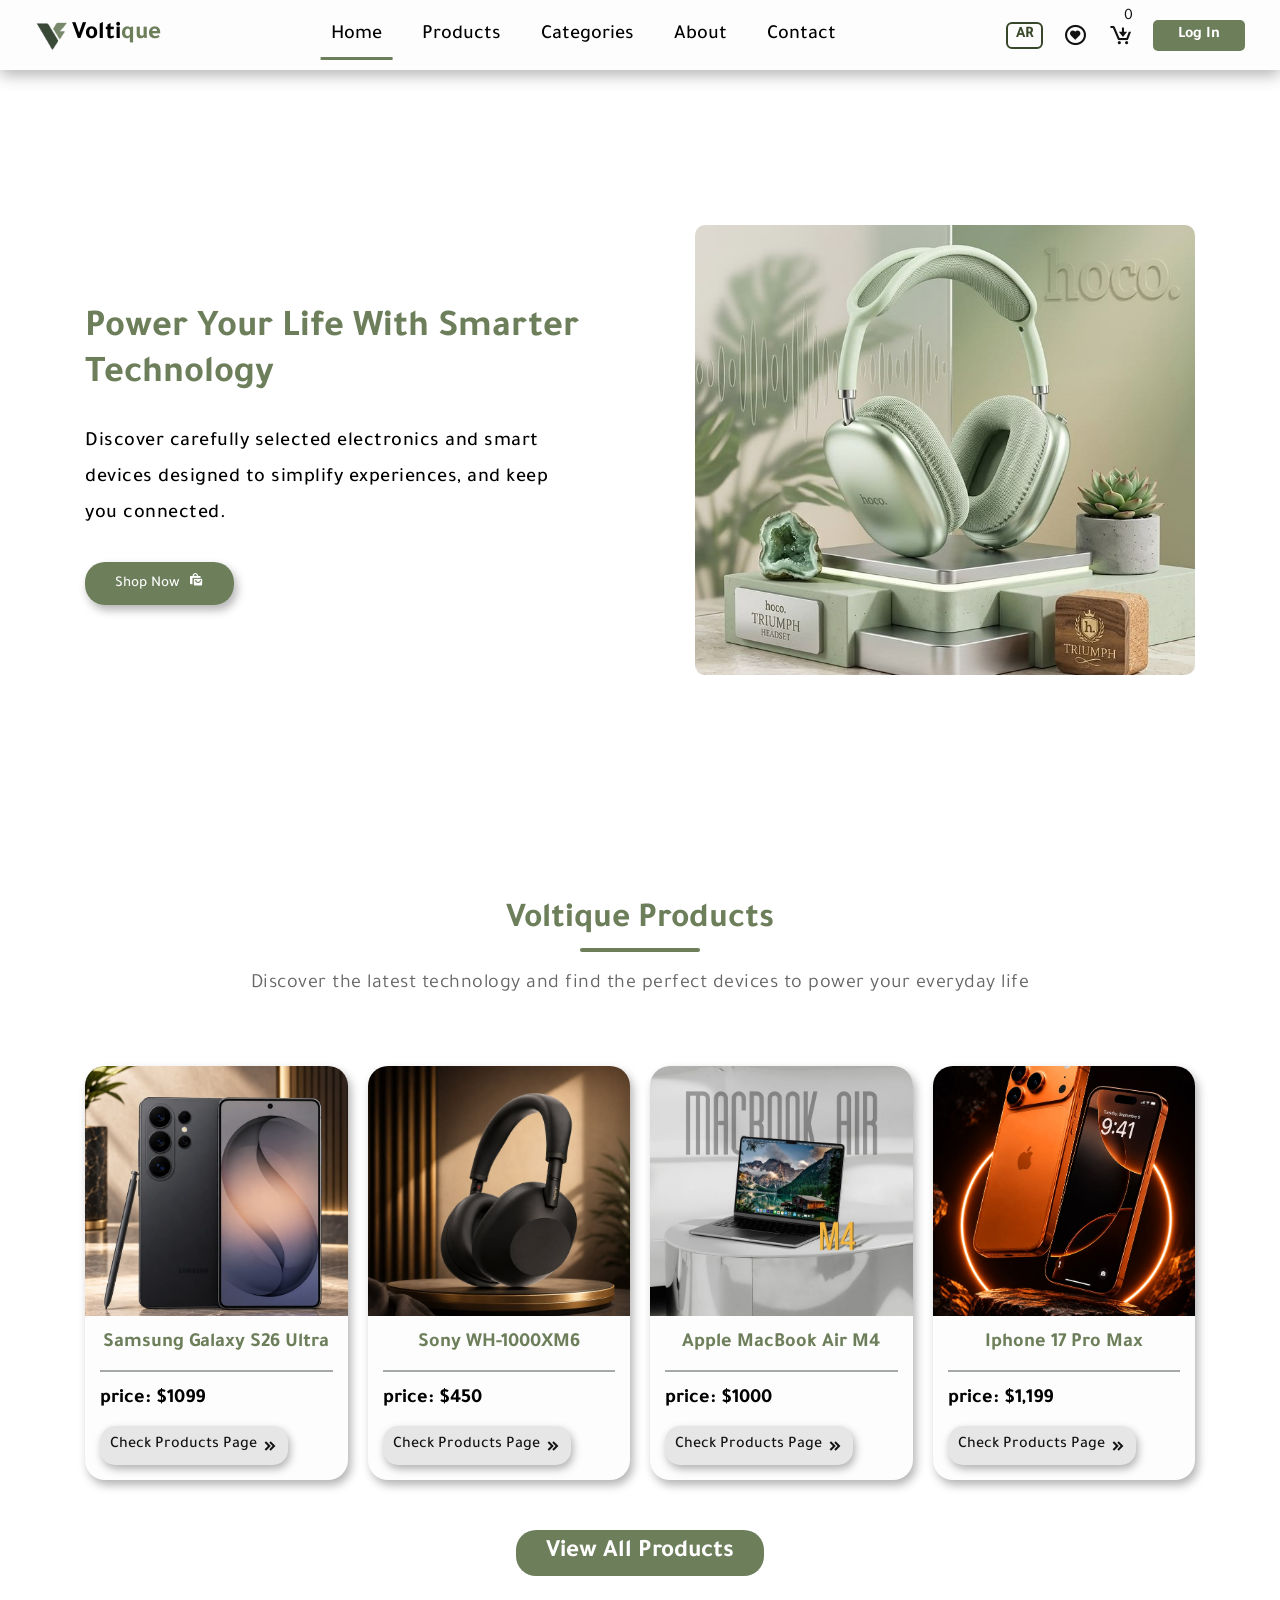
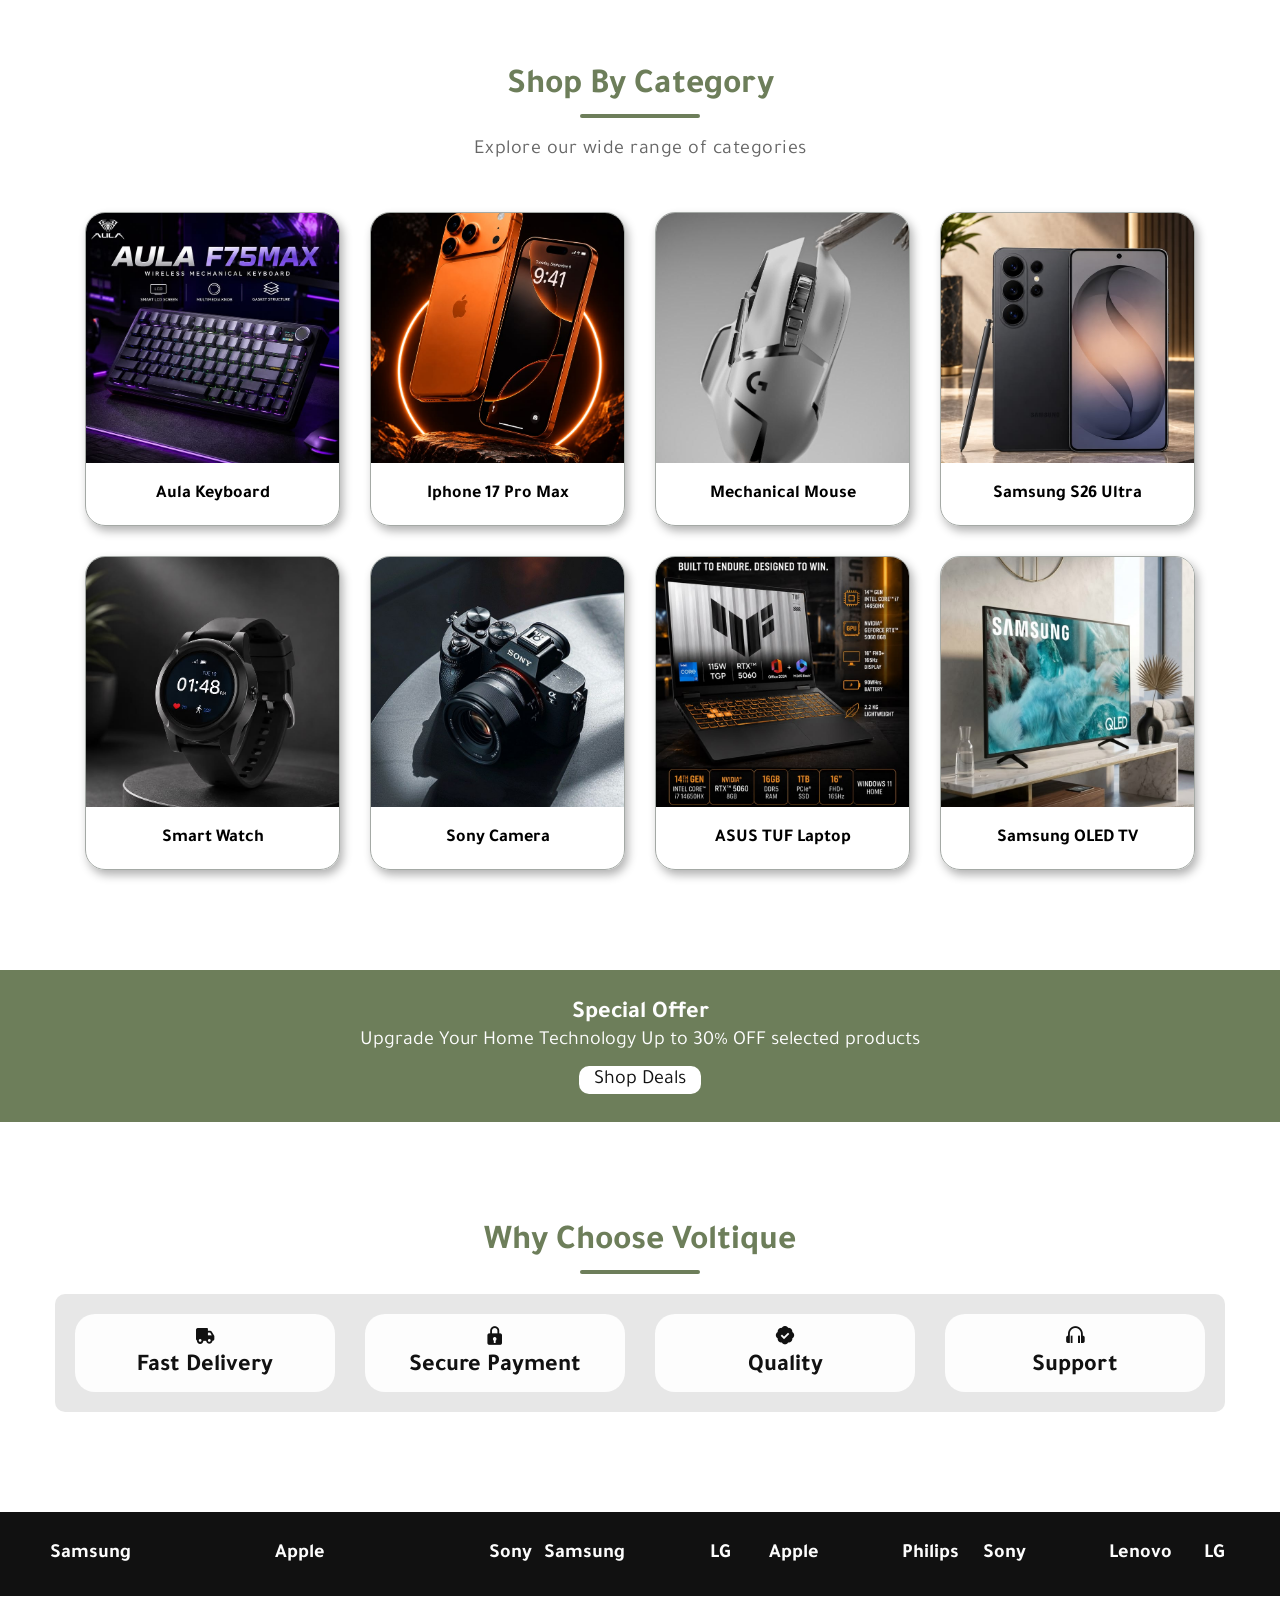
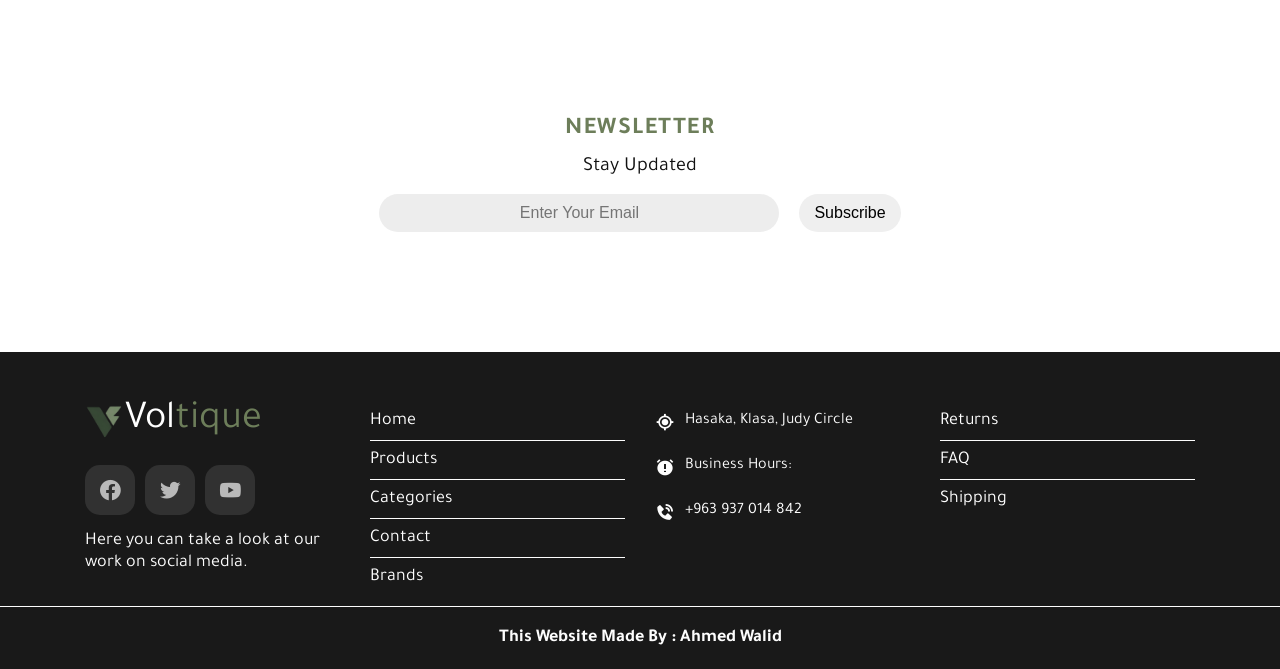
==== commit 7a0e2506: "working on translating the website" ====
--- a/index.html
+++ b/index.html
@@ -21,17 +21,34 @@
   </head>
   <body>
     <nav class="nav">
-      <div class="logo">
+      <div class="logo" dir="ltr">
         <img src="imgs/Voltique-logo.png" alt="" />Volti<span>que</span>
       </div>
       <ul class="links">
-        <li><a class="link" href="index.html">Home</a></li>
-        <li><a class="link" href="pages/products.html">Products</a></li>
-        <li><a class="link" href="pages/categories.html">Categories</a></li>
-        <li><a class="link" href="pages/about.html">About</a></li>
-        <li><a class="link" href="pages/contact.html">Contact</a></li>
+        <li><a class="link" href="index.html" data-i18n="home">Home</a></li>
+        <li>
+          <a class="link" href="pages/products.html" data-i18n="products"
+            >Products</a
+          >
+        </li>
+        <li>
+          <a class="link" href="pages/categories.html" data-i18n="categories"
+            >Categories</a
+          >
+        </li>
+        <li>
+          <a class="link" href="pages/about.html" data-i18n="about">About</a>
+        </li>
+        <li>
+          <a class="link" href="pages/contact.html" data-i18n="contact"
+            >Contact</a
+          >
+        </li>
       </ul>
       <div class="nav-icons">
+        <button type="button" class="language-toggle" id="language-toggle">
+          AR
+        </button>
         <a href="pages/wishlist.html" class="favorite-link">
           <i class="bx bx-heart-circle wishlist-icon"></i>
         </a>
@@ -40,21 +57,24 @@
           <span class="cart-count">0</span>
         </a>
         <i class="bx bx-menu menu-icon"></i>
-        <a href="pages/login.html" class="log-in">Log In</a>
+        <a href="pages/login.html" class="log-in" data-i18n="login">Log In</a>
       </div>
     </nav>
 
     <section class="hero-section" id="home">
       <div class="container">
         <div class="hero-content reveal reveal-left">
-          <h1 class="hero-section-title">Power Your Life With Smarter Technology</h1>
-          <p class="hero-section-description">
+          <h1 class="hero-section-title" data-i18n="heroTitle">
+            Power Your Life With Smarter Technology
+          </h1>
+          <p class="hero-section-description" data-i18n="heroDescription">
             Discover carefully selected electronics and smart devices designed
             to simplify your life, elevate your everyday experiences, and keep
             you connected.
           </p>
           <a href="pages/products.html"
-            >Shop Now <i class="bx bxs-shopping-bags"></i
+            ><span data-i18n="shopNow">Shop Now</span>
+            <i class="bx bxs-shopping-bags"></i
           ></a>
         </div>
         <div class="hero-img reveal reveal-right">
@@ -63,8 +83,13 @@
       </div>
     </section>
     <section class="products" id="products">
-      <h2 class="main-title">Voltique Products</h2>
-      <p class="main-paragraph">Discover the latest technology and find the perfect devices to power you everyday life.</p>
+      <h2 class="main-title" data-i18n="homeProductsTitle">
+        Voltique Products
+      </h2>
+      <p class="main-paragraph" data-i18n="homeProductsDescription">
+        Discover the latest technology and find the perfect devices to power you
+        everyday life.
+      </p>
       <div class="container">
         <div class="product-card">
           <div class="product-img">
@@ -72,18 +97,15 @@
           </div>
           <div class="product-info">
             <h2>Samsung Galaxy S26 Ultra</h2>
-            <span class="price">Price: $1099</span>
-            <div class="rate">
-              Rating:
-              <i class="bx bxs-star"></i>
-              <i class="bx bxs-star"></i>
-              <i class="bx bxs-star"></i>
-              <i class="bx bxs-star"></i>
-              <i class="bx bxs-star"></i>
-            </div>
+            <span class="price"
+              ><span data-i18n="priceLabel">price:</span> $1099</span
+            >
             <div class="feature-product-link-div">
               <a class="feature-product-link" href="pages/products.html"
-                >Check Products Page <i class="bx bxs-chevrons-right"></i
+                ><span data-i18n="homeCheckProductsPage"
+                  >Check Products Page</span
+                >
+                <i class="bx bxs-chevrons-right"></i
               ></a>
             </div>
           </div>
@@ -94,18 +116,15 @@
           </div>
           <div class="product-info">
             <h2>Sony WH-1000XM6</h2>
-            <span class="price">Price: $450</span>
-            <div class="rate">
-              Rating:
-              <i class="bx bxs-star"></i>
-              <i class="bx bxs-star"></i>
-              <i class="bx bxs-star"></i>
-              <i class="bx bxs-star"></i>
-              <i class="bx bxs-star"></i>
-            </div>
+            <span class="price"
+              ><span data-i18n="priceLabel">price:</span> $450</span
+            >
             <div class="feature-product-link-div">
               <a class="feature-product-link" href="pages/products.html"
-                >Check Products Page <i class="bx bxs-chevrons-right"></i
+                ><span data-i18n="homeCheckProductsPage"
+                  >Check Products Page</span
+                >
+                <i class="bx bxs-chevrons-right"></i
               ></a>
             </div>
           </div>
@@ -119,18 +138,15 @@
           </div>
           <div class="product-info">
             <h2>Apple MacBook Air M4</h2>
-            <span class="price">Price: $1000</span>
-            <div class="rate">
-              Rating:
-              <i class="bx bxs-star"></i>
-              <i class="bx bxs-star"></i>
-              <i class="bx bxs-star"></i>
-              <i class="bx bxs-star"></i>
-              <i class="bx bxs-star"></i>
-            </div>
+            <span class="price"
+              ><span data-i18n="priceLabel">price:</span> $1000</span
+            >
             <div class="feature-product-link-div">
               <a class="feature-product-link" href="pages/products.html"
-                >Check Products Page <i class="bx bxs-chevrons-right"></i
+                ><span data-i18n="homeCheckProductsPage"
+                  >Check Products Page</span
+                >
+                <i class="bx bxs-chevrons-right"></i
               ></a>
             </div>
           </div>
@@ -141,30 +157,29 @@
           </div>
           <div class="product-info">
             <h2>Iphone 17 Pro Max</h2>
-            <span class="price">Price: $1,199</span>
-            <div class="rate">
-              Rating:
-              <i class="bx bxs-star"></i>
-              <i class="bx bxs-star"></i>
-              <i class="bx bxs-star"></i>
-              <i class="bx bxs-star"></i>
-              <i class="bx bxs-star"></i>
-            </div>
+            <span class="price"
+              ><span data-i18n="priceLabel">price:</span> $1,199</span
+            >
             <div class="feature-product-link-div">
               <a class="feature-product-link" href="pages/products.html"
-                >Check Products Page <i class="bx bxs-chevrons-right"></i
+                ><span data-i18n="homeCheckProductsPage"
+                  >Check Products Page</span
+                >
+                <i class="bx bxs-chevrons-right"></i
               ></a>
             </div>
           </div>
         </div>
       </div>
       <div class="all-products-link">
-        <a href="pages/products.html">View All Products</a>
+        <a href="pages/products.html" data-i18n="homeViewAllProducts"
+          >View All Products</a
+        >
       </div>
     </section>
     <section class="categories" id="categories">
-      <h2 class="main-title">Shop By Category</h2>
-      <p class="main-paragraph">Explore our wide range of categories</p>
+      <h2 class="main-title" data-i18n="homeCategoriesTitle">Shop By Category</h2>
+      <p class="main-paragraph" data-i18n="homeCategoriesDescription">Explore our wide range of categories</p>
       <div class="container">
         <div class="card">
           <div class="card-img">
@@ -234,28 +249,28 @@
       </div>
     </section>
     <section class="special-offer">
-      <h2>Special Offer</h2>
-      <p>Upgrade Your Home Technology Up to 30% OFF selected products</p>
-      <a href="pages/products.html"> Shop Deals</a>
+      <h2 data-i18n="homeSpecialOfferTitle">Special Offer</h2>
+      <p data-i18n="homeSpecialOfferDescription">Upgrade Your Home Technology Up to 30% OFF selected products</p>
+      <a href="pages/products.html" data-i18n="homeSpecialOfferLink">Shop Deals</a>
     </section>
     <section class="choose-us">
-      <h2 class="main-title">Why Choose Voltique</h2>
+      <h2 class="main-title" data-i18n="homeChooseUsTitle">Why Choose Voltique</h2>
       <div class="container">
         <div class="box">
           <i class="bx bxs-truck"></i>
-          <h2>Fast Delivery</h2>
+          <h2 data-i18n="homeChooseUsDelivery">Fast Delivery</h2>
         </div>
         <div class="box">
           <i class="bx bxs-lock"></i>
-          <h2>Secure Payment</h2>
+          <h2 data-i18n="homeChooseUsSecure">Secure Payment</h2>
         </div>
         <div class="box">
           <i class="bx bxs-badge-check"></i>
-          <h2>Quality</h2>
+          <h2 data-i18n="homeChooseUsQuality">Quality</h2>
         </div>
         <div class="box">
           <i class="bx bx-headphone"></i>
-          <h2>Support</h2>
+          <h2 data-i18n="homeChooseUsSupport">Support</h2>
         </div>
       </div>
     </section>
@@ -282,22 +297,22 @@
     </section>
     <section class="contact">
       <div class="container">
-        <h1>NEWSLETTER</h1>
-        <p>Stay Updated</p>
+        <h1 data-i18n="homeContactTitle">NEWSLETTER</h1>
+        <p data-i18n="homeContactDescription">Stay Updated</p>
         <div class="info-div">
           <input
             type="email"
             name="email-input"
             placeholder="Enter Your Email"
           />
-          <button>Subscribe</button>
+          <button data-i18n="homeContactBtn">Subscribe</button>
         </div>
       </div>
     </section>
     <footer class="footer" id="about">
       <div class="container">
         <div class="column">
-          <div class="footer-logo">
+          <div class="footer-logo" dir="ltr">
             <img src="imgs/Voltique-logo.png" alt="" />Vol<span>tique</span>
           </div>
           <ul class="social">
@@ -317,35 +332,35 @@
               </a>
             </li>
           </ul>
-          <p>Here you can take a look at our work on social media.</p>
+          <p data-i18n="homeContactFooterTitle">Here you can take a look at our work on social media.</p>
         </div>
         <div class="column">
           <ul class="links">
             <li>
-              <a href="index.html">Home</a>
-            </li>
-            <li>
-              <a href="pages/products.html">Products</a>
-            </li>
-            <li>
-              <a href="pages/categories.html">Categories</a>
-            </li>
-            <li>
-              <a href="pages/contact.html">Contact</a>
-            </li>
-            <li>
-              <a href="#">Brands</a>
+              <a href="index.html" data-i18n="home">Home</a>
+            </li>
+            <li>
+              <a href="pages/products.html" data-i18n="products">Products</a>
+            </li>
+            <li>
+              <a href="pages/categories.html" data-i18n="categories">Categories</a>
+            </li>
+            <li>
+              <a href="pages/contact.html" data-i18n="contact">Contact</a>
+            </li>
+            <li>
+              <a href="#" data-i18n="brandsSlider">Brands</a>
             </li>
           </ul>
         </div>
         <div class="column">
           <div class="line">
             <i class="bx bx-current-location"></i>
-            <div class="info">Hasaka, Klasa, Around Judy Circle</div>
+            <div class="info" data-i18n="homeFooterLocation">Hasaka, Klasa, Judy Circle</div>
           </div>
           <div class="line">
             <i class="bx bxs-alarm-exclamation"></i>
-            <div class="info">Business Hours: 8:00 AM - 3:00 PM</div>
+            <div class="info"data-i18n="homeFooterAlarm">Business Hours: 8:00 AM - 3:00 PM</div>
           </div>
           <div class="line">
             <i class="bx bxs-phone-call"></i>
@@ -357,22 +372,22 @@
         <div class="column">
           <ul class="links">
             <li>
-              <a href="#">Returns</a>
-            </li>
-            <li>
-              <a href="#">FAQ</a>
-            </li>
-            <li>
-              <a href="pages/cart.html">Shipping</a>
+              <a href="#" data-i18n="homeFooterReturns">Returns</a>
+            </li>
+            <li>
+              <a href="#" data-i18n="homeFooterFaq">FAQ</a>
+            </li>
+            <li>
+              <a href="pages/cart.html" data-i18n="homeFooterShipping">Shipping</a>
             </li>
           </ul>
         </div>
       </div>
-      <div class="made-by">
-        This Website Made By : &LeftDoubleBracket; Ahmed Walid
-        &RightDoubleBracket;
+      <div class="made-by" data-i18n="footerMadeBy">
+        This Website Made By : Ahmed Walid
       </div>
     </footer>
+    <script src="js/translations.js" defer></script>
     <script src="js/main.js" defer></script>
   </body>
 </html>
--- a/css/style.css
+++ b/css/style.css
@@ -120,6 +120,8 @@
   display: flex;
   justify-content: center;
   align-items: center;
+  direction: ltr;
+  unicode-bidi: isolate;
 }
 .nav .logo span {
   color: var(--sage);
@@ -142,7 +144,7 @@
   font-size: 20px;
   font-weight: 500;
   color: black;
-  padding: 0 30px;
+  padding: 0 20px;
   overflow: hidden;
 }
 @media (min-width: 769px) {
@@ -172,6 +174,22 @@
   height: 70px;
   gap: 20px;
 }
+.language-toggle {
+  border: 2px solid var(--dark-green);
+  background-color: transparent;
+  color: var(--dark-green);
+  padding: 2px 8px;
+  border-radius: 6px;
+  font-family: inherit;
+  font-size: 16px;
+  font-weight: 600;
+  cursor: pointer;
+  transition: 0.3s ease;
+}
+.language-toggle:hover {
+  background-color: var(--dark-green);
+  color: #fff;
+}
 .nav-icons .log-in {
   display: flex;
   justify-content: center;
@@ -231,6 +249,10 @@
   .nav .logo img {
     width: 30px;
     height: 30px;
+  }
+  .language-toggle {
+    font-size: 14px;
+    padding: 0px 6px;
   }
   .nav-icons a i {
     font-size: 20px;
@@ -424,6 +446,9 @@
   background-color: var(--dark-green);
   box-shadow: 5px 8px 12px rgba(0 0 0 / 0.4);
 }
+.hero-content a span {
+  font-weight: 500;
+}
 .hero-content a i {
   margin-left: 5px;
 }
@@ -546,15 +571,6 @@
   font-size: 20px;
   font-weight: 700;
 }
-.product-info .rate {
-  font-size: 18px;
-  display: flex;
-  align-items: center;
-  gap: 5px;
-}
-.product-info .rate i {
-  color: orange;
-}
 .product-card .feature-product-link-div {
   display: flex;
   justify-content: flex-start;
@@ -568,7 +584,7 @@
   gap: 5px;
   padding: 10px;
   border-radius: 15px;
-  background-color:#e6e6e6;
+  background-color: #e6e6e6;
   color: var(--black);
   font-size: 16px;
   font-weight: 500;
@@ -579,6 +595,9 @@
   background-color: var(--sage);
   color: white;
 }
+html[dir="rtl"] .feature-product-link i {
+  transform: rotate(180deg);
+}
 .feature-product-link:hover i {
   animation: arrow-move 1s linear infinite;
 }
@@ -589,6 +608,21 @@
   }
   50% {
     transform: translateX(5px);
+  }
+}
+
+/* RTL Animation */
+
+html[dir="rtl"] .feature-product-link:hover i {
+  animation: arrow-move-rtl 1s linear infinite;
+}
+@keyframes arrow-move-rtl {
+  0%,
+  100% {
+    transform: rotate(180deg) translateX(0);
+  }
+  50% {
+    transform: rotate(180deg) translateX(5px);
   }
 }
 
@@ -640,8 +674,8 @@
   height: 250px;
   overflow: hidden;
 }
-@media(max-width:768px){
-  .categories .card-img{
+@media (max-width: 768px) {
+  .categories .card-img {
     height: 320px;
   }
 }
@@ -745,6 +779,7 @@
 .brands-track {
   display: flex;
   width: max-content;
+  gap: 30px;
   animation: scrollBrands 20s linear infinite;
 }
 
@@ -784,7 +819,7 @@
   }
 
   to {
-    transform: translateX(-50%);
+    transform: translateX(calc(-50% - 15px));
   }
 }
 /* end brands section  */
@@ -874,11 +909,17 @@
 }
 .footer .footer-logo {
   display: flex;
-  justify-content: center;
+  justify-content: flex-start;
   align-items: center;
   color: white;
   font-size: 40px;
   margin: -5px 0 20px;
+  direction: ltr;
+  unicode-bidi: isolate;
+}
+
+html[dir="rtl"] .footer .footer-logo {
+  justify-content: flex-end;
 }
 .footer-logo img {
   width: 40px;
@@ -886,11 +927,6 @@
 }
 .footer .footer-logo span {
   color: var(--sage);
-}
-@media (min-width: 769px) {
-  .footer .footer-logo {
-    justify-content: flex-start;
-  }
 }
 .footer .column p {
   color: var(--white);
@@ -935,26 +971,15 @@
 .footer .column .links li:not(:last-child) {
   border-bottom: 1px solid var(--white);
 }
-.footer .column .links li:hover {
-  padding-left: 10px;
-}
-.footer .column .links li:hover a,
-.footer .column .links li:hover a::before {
-  color: var(--sage);
-}
 .footer .column .links li a {
   color: white;
   transition: 0.3s;
   position: relative;
   font-size: 18px;
 }
-
-.footer .column .links li a::before {
-  content: ">";
-  font-weight: 900;
-  margin-right: 20px;
-  color: var(--white);
-  transition: 0.3s ease;
+.footer .column .links li:hover a {
+  color: var(--sage);
+  padding-left: 15px;
 }
 
 .footer .column .line {
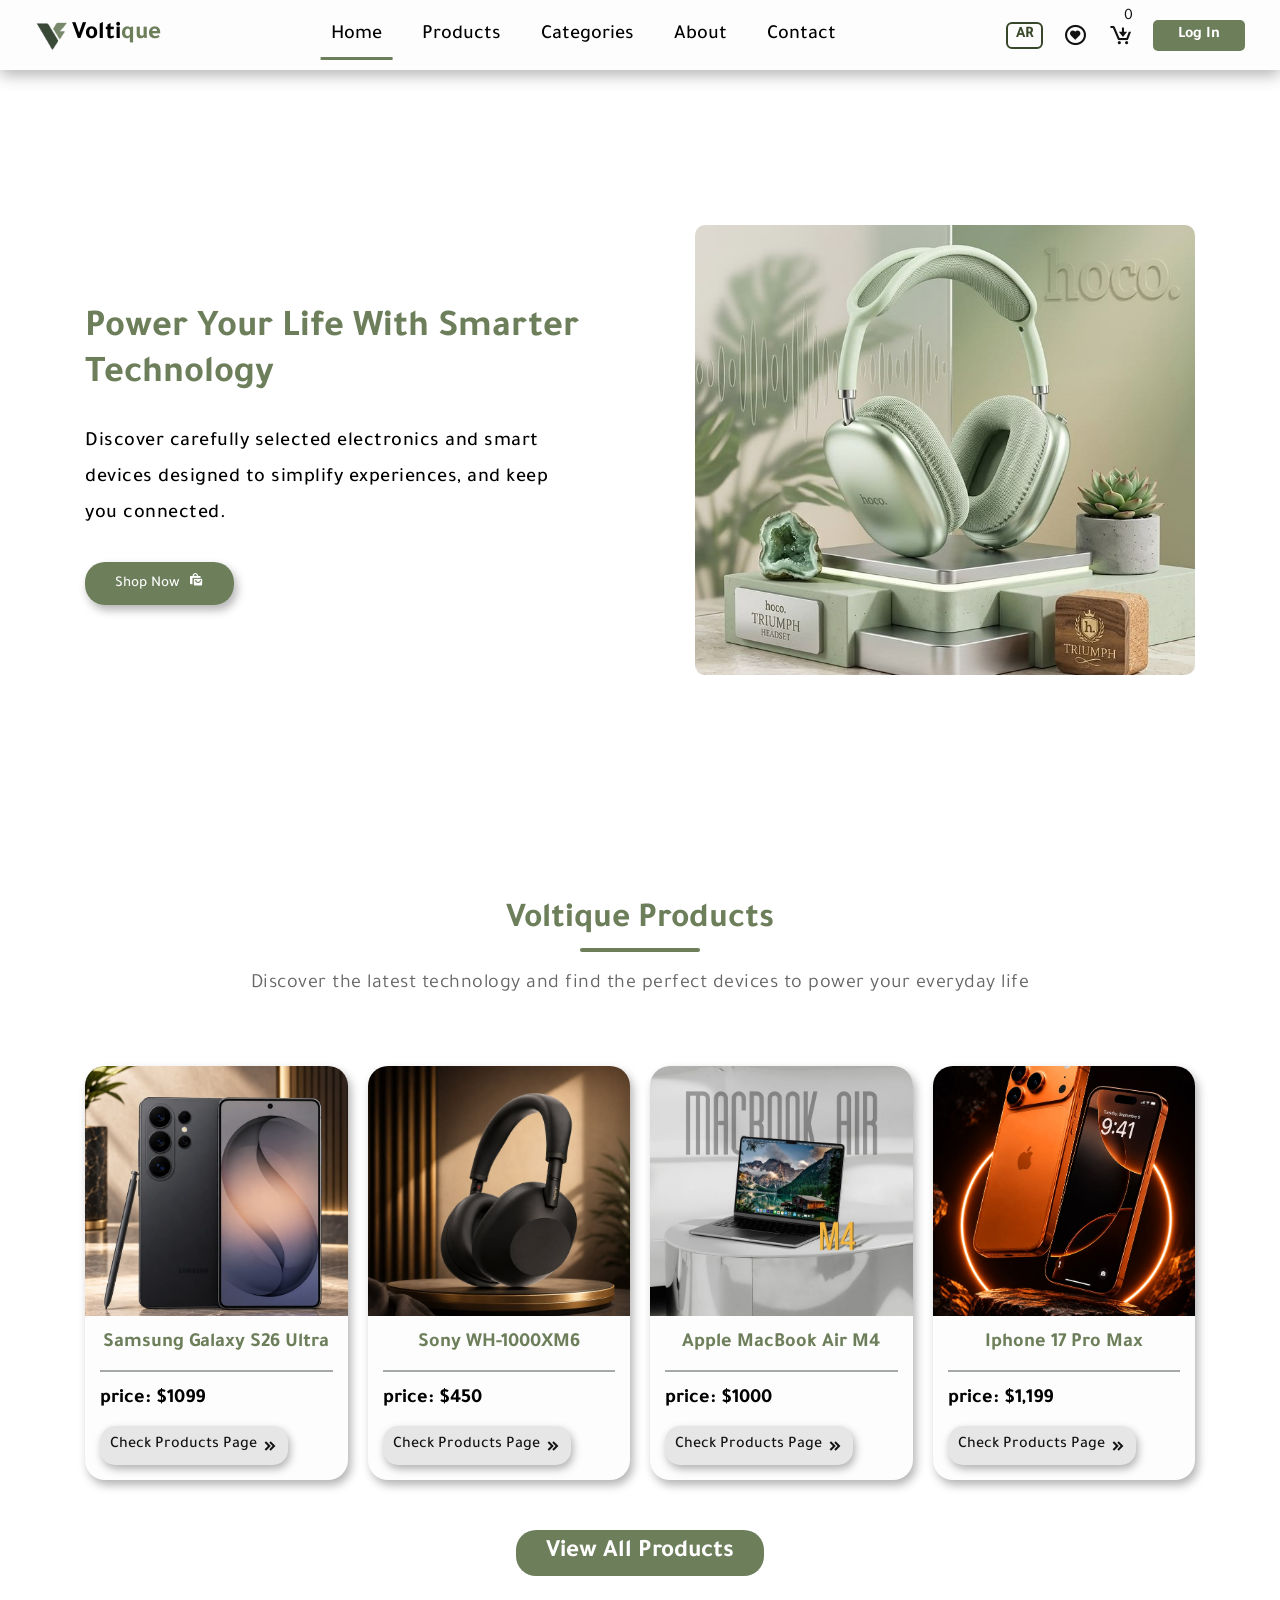
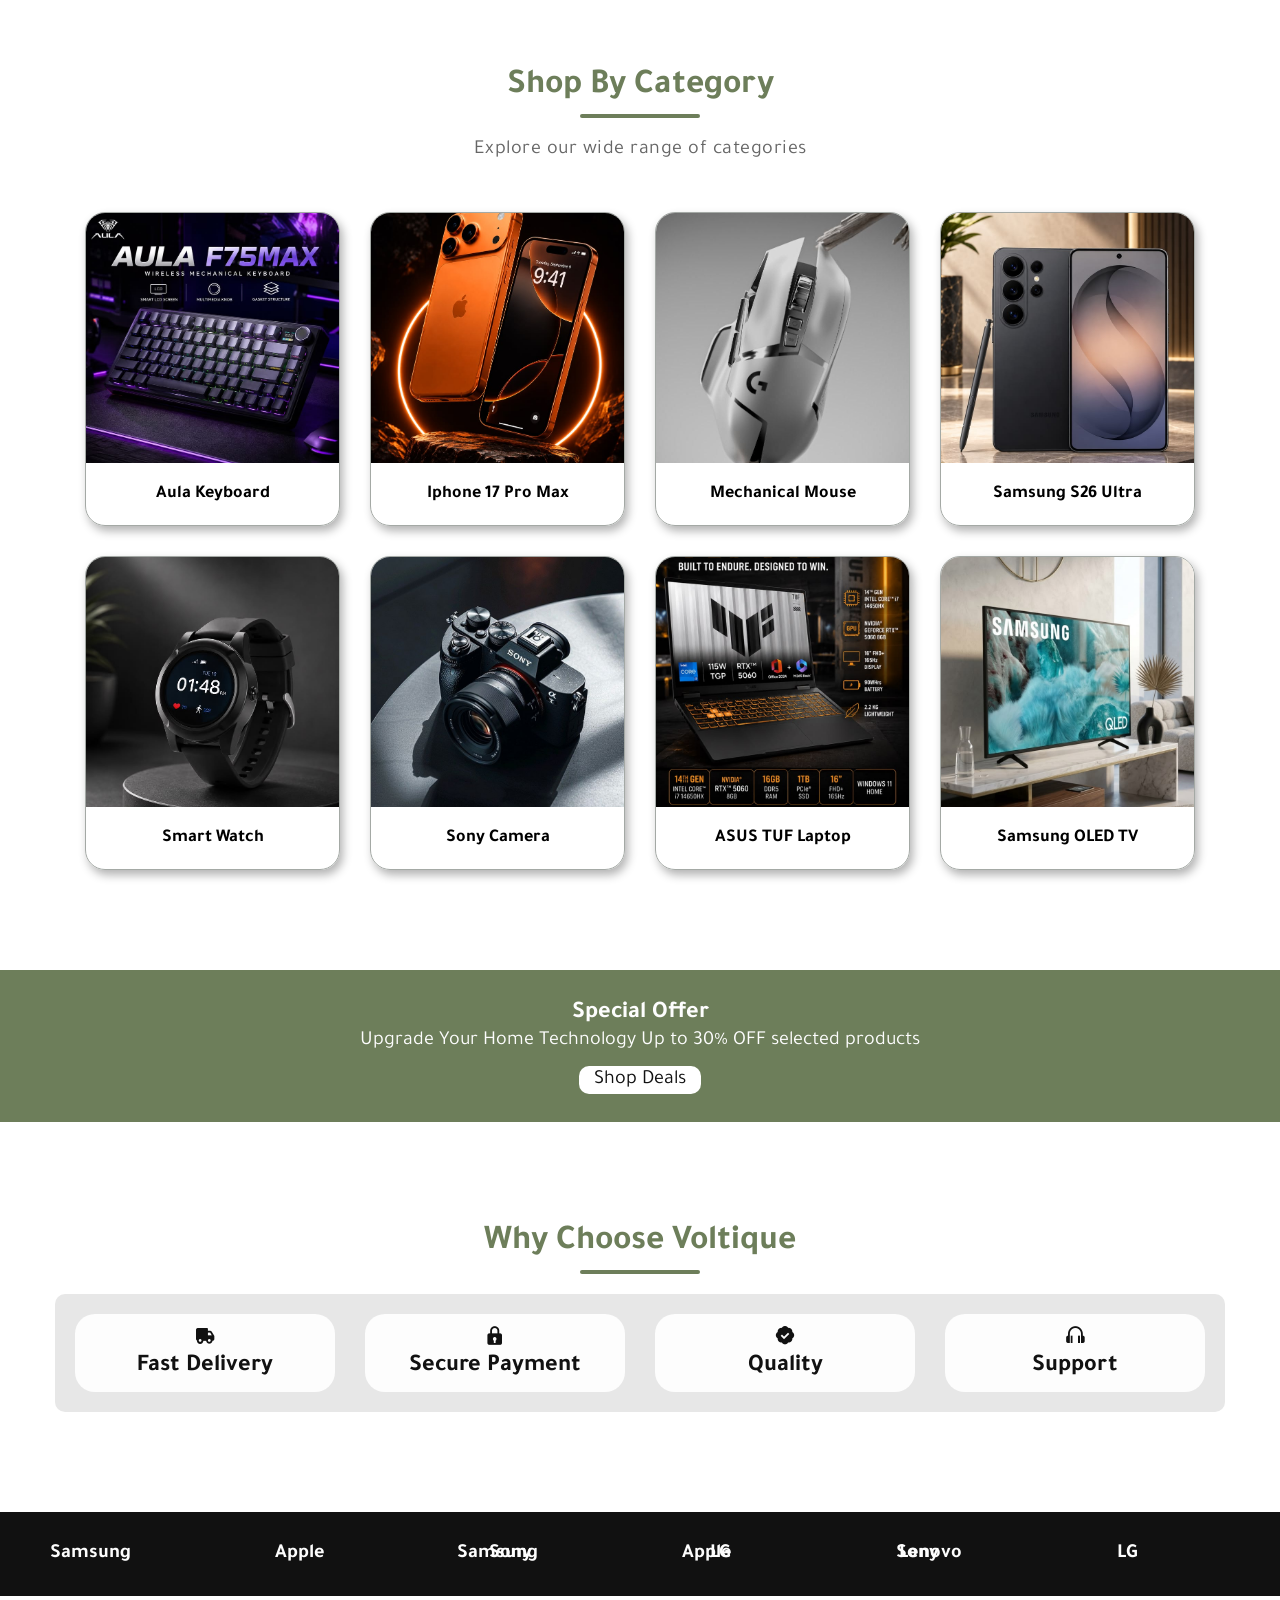
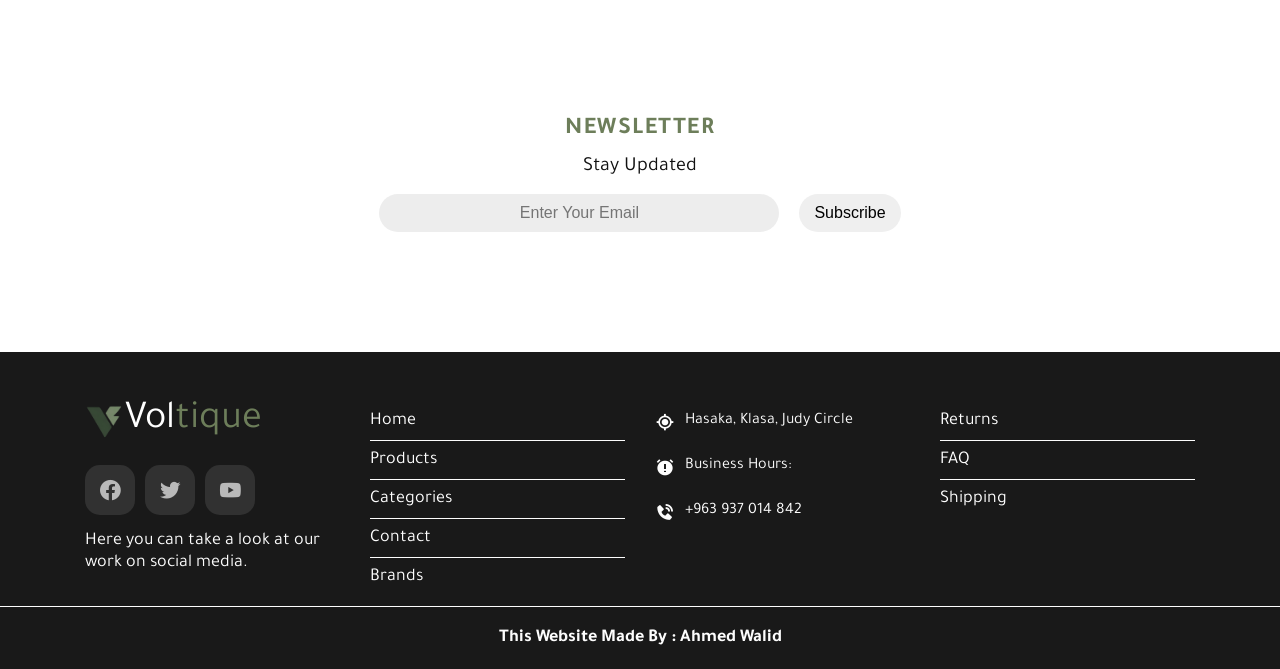
==== commit 75e053d6: "added the arabic language to website" ====
--- a/index.html
+++ b/index.html
@@ -178,8 +178,12 @@
       </div>
     </section>
     <section class="categories" id="categories">
-      <h2 class="main-title" data-i18n="homeCategoriesTitle">Shop By Category</h2>
-      <p class="main-paragraph" data-i18n="homeCategoriesDescription">Explore our wide range of categories</p>
+      <h2 class="main-title" data-i18n="homeCategoriesTitle">
+        Shop By Category
+      </h2>
+      <p class="main-paragraph" data-i18n="homeCategoriesDescription">
+        Explore our wide range of categories
+      </p>
       <div class="container">
         <div class="card">
           <div class="card-img">
@@ -250,11 +254,17 @@
     </section>
     <section class="special-offer">
       <h2 data-i18n="homeSpecialOfferTitle">Special Offer</h2>
-      <p data-i18n="homeSpecialOfferDescription">Upgrade Your Home Technology Up to 30% OFF selected products</p>
-      <a href="pages/products.html" data-i18n="homeSpecialOfferLink">Shop Deals</a>
+      <p data-i18n="homeSpecialOfferDescription">
+        Upgrade Your Home Technology Up to 30% OFF selected products
+      </p>
+      <a href="pages/products.html" data-i18n="homeSpecialOfferLink"
+        >Shop Deals</a
+      >
     </section>
     <section class="choose-us">
-      <h2 class="main-title" data-i18n="homeChooseUsTitle">Why Choose Voltique</h2>
+      <h2 class="main-title" data-i18n="homeChooseUsTitle">
+        Why Choose Voltique
+      </h2>
       <div class="container">
         <div class="box">
           <i class="bx bxs-truck"></i>
@@ -281,7 +291,6 @@
           <div class="brand">Apple</div>
           <div class="brand">Sony</div>
           <div class="brand">LG</div>
-          <div class="brand">Philips</div>
           <div class="brand">Lenovo</div>
         </div>
 
@@ -290,7 +299,6 @@
           <div class="brand">Apple</div>
           <div class="brand">Sony</div>
           <div class="brand">LG</div>
-          <div class="brand">Philips</div>
           <div class="brand">Lenovo</div>
         </div>
       </div>
@@ -304,6 +312,7 @@
             type="email"
             name="email-input"
             placeholder="Enter Your Email"
+            data-i18n-placeholder="homeContactEmail"
           />
           <button data-i18n="homeContactBtn">Subscribe</button>
         </div>
@@ -332,7 +341,9 @@
               </a>
             </li>
           </ul>
-          <p data-i18n="homeContactFooterTitle">Here you can take a look at our work on social media.</p>
+          <p data-i18n="homeContactFooterTitle">
+            Here you can take a look at our work on social media.
+          </p>
         </div>
         <div class="column">
           <ul class="links">
@@ -343,7 +354,9 @@
               <a href="pages/products.html" data-i18n="products">Products</a>
             </li>
             <li>
-              <a href="pages/categories.html" data-i18n="categories">Categories</a>
+              <a href="pages/categories.html" data-i18n="categories"
+                >Categories</a
+              >
             </li>
             <li>
               <a href="pages/contact.html" data-i18n="contact">Contact</a>
@@ -356,16 +369,22 @@
         <div class="column">
           <div class="line">
             <i class="bx bx-current-location"></i>
-            <div class="info" data-i18n="homeFooterLocation">Hasaka, Klasa, Judy Circle</div>
+            <div class="info" data-i18n="homeFooterLocation">
+              Hasaka, Klasa, Judy Circle
+            </div>
           </div>
           <div class="line">
             <i class="bx bxs-alarm-exclamation"></i>
-            <div class="info"data-i18n="homeFooterAlarm">Business Hours: 8:00 AM - 3:00 PM</div>
+            <div class="info" data-i18n="homeFooterAlarm">
+              Business Hours: 8:00 AM - 3:00 PM
+            </div>
           </div>
           <div class="line">
             <i class="bx bxs-phone-call"></i>
             <div class="info">
-              <span>+963 937 014 842</span>
+              <span data-i18n="contactSupportPhoneNumber"
+                >+963 937 014 842</span
+              >
             </div>
           </div>
         </div>
@@ -378,7 +397,9 @@
               <a href="#" data-i18n="homeFooterFaq">FAQ</a>
             </li>
             <li>
-              <a href="pages/cart.html" data-i18n="homeFooterShipping">Shipping</a>
+              <a href="pages/cart.html" data-i18n="homeFooterShipping"
+                >Shipping</a
+              >
             </li>
           </ul>
         </div>
--- a/css/style.css
+++ b/css/style.css
@@ -771,25 +771,28 @@
 .brands-slider {
   width: 100%;
   overflow: hidden;
-  background-color: var(--black);
+  background-color: var(--black, #000);
   padding: 20px 0;
   margin-bottom: 100px;
+  direction: ltr;
 }
 
 .brands-track {
   display: flex;
   width: max-content;
+  gap: 0;
+  animation: scrollBrands 15s linear infinite;
+}
+
+.brands-group {
+  display: flex;
+  flex-shrink: 0;
   gap: 30px;
-  animation: scrollBrands 20s linear infinite;
-}
-
-.brands-group {
-  display: flex;
-  gap: 30px;
+  padding-right: 30px;
 }
 
 .brands-slider .brand {
-  color: var(--white);
+  color: var(--white, #fff);
   flex: 0 0 180px;
 
   display: flex;
@@ -809,18 +812,21 @@
 }
 
 .brands-slider .brand:hover {
-  background-color: var(--white);
-  color: var(--black);
+  background-color: var(--white, #fff);
+  color: var(--black, #000);
 }
 
 @keyframes scrollBrands {
   from {
     transform: translateX(0);
   }
-
   to {
-    transform: translateX(calc(-50% - 15px));
-  }
+    transform: translateX(-50%);
+  }
+}
+
+.brands-slider:hover .brands-track {
+  animation-play-state: paused;
 }
 /* end brands section  */
 
@@ -925,6 +931,16 @@
   width: 40px;
   height: 40px;
 }
+@media (max-width: 768px) {
+  .footer .footer-logo {
+    justify-content: center;
+  }
+}
+@media (max-width: 768px) {
+  html[dir="rtl"] .footer .footer-logo {
+    justify-content: center;
+  }
+}
 .footer .footer-logo span {
   color: var(--sage);
 }
